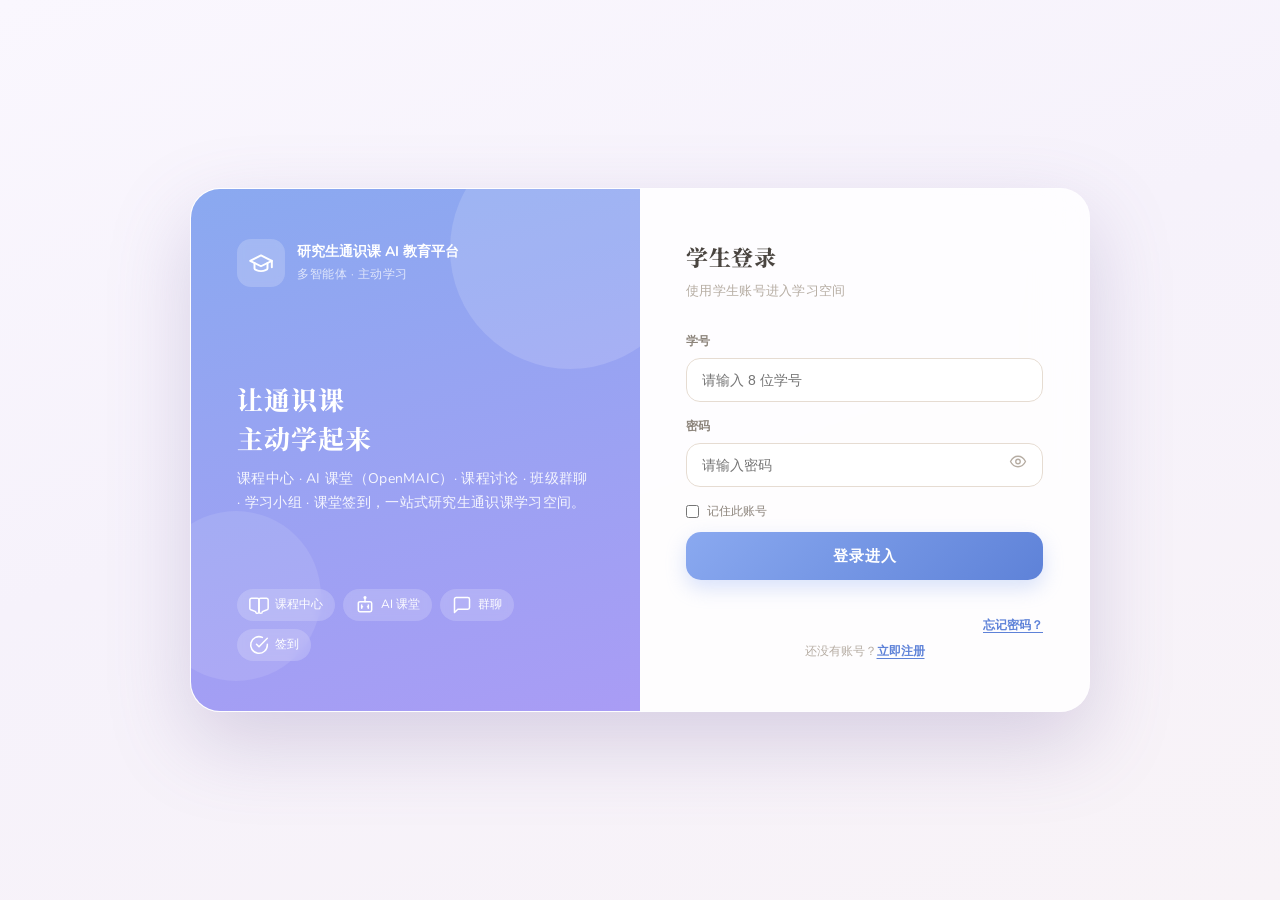
==== index.html @ 5f9f02fe "学生端优化：内联图标、真实数据、自助注册、8位学号、头像上传、资料编辑、忘记密码" ====
<!DOCTYPE html>
<html lang="zh-CN">
<head>
<meta charset="UTF-8" />
<meta name="viewport" content="width=device-width, initial-scale=1.0" />
<title>研究生通识课 AI 教育平台 · 学生端</title>
<link rel="preconnect" href="https://fonts.googleapis.com" />
<link rel="preconnect" href="https://fonts.gstatic.com" crossorigin />
<link href="https://fonts.googleapis.com/css2?family=Noto+Serif+SC:wght@600;700;800&family=Nunito:wght@600;700;800&display=swap" rel="stylesheet" />
<link rel="stylesheet" href="styles.css" />
</head>
<body>

<!-- ============ 登录（仅学生） ============ -->
<div id="login" class="login-wrap">
  <div class="login-card">
    <div class="login-left">
      <div class="brand">
        <div class="b-mark" data-icon="graduation-cap"></div>
        <div>
          <b>研究生通识课 AI 教育平台</b>
          <div class="b-sub">多智能体 · 主动学习</div>
        </div>
      </div>
      <h1 style="font-size:26px;margin:18px 0 10px">让通识课<br>主动学起来</h1>
      <p style="opacity:.9;font-size:14px;line-height:1.7">
        课程中心 · AI 课堂（OpenMAIC）· 课程讨论 · 班级群聊 · 学习小组 · 课堂签到，一站式研究生通识课学习空间。
      </p>
      <div class="b-tags">
        <span><span class="ic" data-icon="book-open"></span> 课程中心</span><span><span class="ic" data-icon="bot"></span> AI 课堂</span><span><span class="ic" data-icon="message"></span> 群聊</span><span><span class="ic" data-icon="check-circle"></span> 签到</span>
      </div>
    </div>
    <div class="login-right">
      <h2 style="margin-bottom:6px">学生登录</h2>
      <p class="h-sub" style="margin-bottom:18px">使用学生账号进入学习空间</p>
      <div id="loginForm">
        <div class="field"><label>学号</label><input id="li-user" placeholder="请输入 8 位学号" inputmode="numeric" maxlength="8" /></div>
        <div class="field">
          <label>密码</label>
          <div class="field-in">
            <input id="li-pass" type="password" placeholder="请输入密码" />
            <span class="eye" id="eyeBtn" data-icon="eye" onclick="togglePwd()"></span>
          </div>
        </div>
        <label class="remember"><input type="checkbox" id="li-remember" /> 记住此账号</label>
        <button class="btn" style="width:100%;margin-top:6px" onclick="doLogin()">登录进入</button>
        <p id="li-err" class="muted" style="color:var(--danger);min-height:18px;font-size:12px;margin-top:8px"></p>
        <p class="muted" style="font-size:12px;margin-top:10px;text-align:right">
          <span class="link" onclick="showForgot()">忘记密码？</span>
        </p>
        <p class="muted" style="font-size:12px;margin-top:6px;text-align:center">
          还没有账号？<span class="link" onclick="showRegister()">立即注册</span>
        </p>
      </div>

      <div id="forgotForm" style="display:none">
        <div class="field"><label>学号</label><input id="fg-user" placeholder="请输入 8 位学号" inputmode="numeric" maxlength="8" /></div>
        <div class="field">
          <label>设置新密码</label>
          <div class="field-in">
            <input id="fg-pass" type="password" placeholder="至少 6 位" />
            <span class="eye" id="eyeBtn4" data-icon="eye" onclick="togglePwdFg()"></span>
          </div>
        </div>
        <div class="field">
          <label>确认新密码</label>
          <div class="field-in">
            <input id="fg-pass2" type="password" placeholder="再次输入密码" />
            <span class="eye" id="eyeBtn5" data-icon="eye" onclick="togglePwdFg2()"></span>
          </div>
        </div>
        <button class="btn" style="width:100%;margin-top:6px" onclick="doForgot()">重置密码</button>
        <p id="fg-msg" class="muted" style="color:var(--danger);min-height:18px;font-size:12px;margin-top:8px"></p>
        <button class="btn ghost" style="width:100%;margin-top:6px" onclick="showLogin()">返回登录</button>
      </div>

      <div id="regForm" style="display:none">
        <div class="field"><label>学号</label><input id="reg-user" placeholder="请输入 8 位学号" inputmode="numeric" maxlength="8" /></div>
        <div class="field">
          <label>设置密码</label>
          <div class="field-in">
            <input id="reg-pass" type="password" placeholder="至少 6 位" />
            <span class="eye" id="eyeBtn2" data-icon="eye" onclick="togglePwdReg()"></span>
          </div>
        </div>
        <div class="field">
          <label>确认密码</label>
          <div class="field-in">
            <input id="reg-pass2" type="password" placeholder="再次输入密码" />
            <span class="eye" id="eyeBtn3" data-icon="eye" onclick="togglePwdReg2()"></span>
          </div>
        </div>
        <button class="btn" style="width:100%;margin-top:6px" onclick="doRegister()">注册</button>
        <p id="reg-msg" class="muted" style="color:var(--danger);min-height:18px;font-size:12px;margin-top:8px"></p>
        <button class="btn ghost" style="width:100%;margin-top:6px" onclick="showLogin()">返回登录</button>
      </div>
    </div>
  </div>
</div>

<!-- ============ 主应用 ============ -->
<div id="app" class="app" style="display:none">
  <aside class="sidebar">
    <div class="logo">
      <div class="mark" data-icon="graduation-cap"></div>
      <div><b>通识课 AI 平台</b><div class="sub">学生端</div></div>
    </div>
    <nav class="nav" id="nav"></nav>
    <div class="nav-card">
      <b>AI 课堂</b>
      <div style="font-size:12px;color:var(--text-2);margin-top:4px">接入 OpenMAIC 多智能体</div>
      <button class="btn ai" style="width:100%;margin-top:10px;padding:8px" onclick="navigate('aichat')">进入对话</button>
    </div>
  </aside>

  <main class="main">
    <div class="topbar">
      <div class="search"><span class="ic" data-icon="search"></span><input id="topSearch" placeholder="搜索课程、资料、讨论…" /></div>
      <div class="top-actions">
        <div class="bell" id="bellBtn"><span class="ic" data-icon="bell"></span><span class="dot"></span>
          <div class="notify" id="notifyPanel"></div>
        </div>
        <div class="avatar-wrap">
          <div class="avatar" id="topAvatar" style="cursor:pointer" onclick="toggleAvatarMenu()" title="账号"></div>
          <div class="avatar-menu" id="avatarMenu">
            <div class="who" id="menuWho"></div>
            <div class="menu-item" onclick="openProfile()"><span class="ic" data-icon="user"></span> 账号管理</div>
            <div class="menu-item" onclick="logout()"><span class="ic" data-icon="log-out"></span> 退出登录</div>
          </div>
        </div>
      </div>
    </div>
    <div class="content" id="view"></div>
  </main>
</div>

<!-- ============ 账号管理弹窗 ============ -->
<div class="modal-mask" id="profileMask" style="display:none">
  <div class="modal">
    <div class="modal-head">
      <b>账号管理</b>
      <span class="modal-close" onclick="closeProfile()" title="关闭">✕</span>
    </div>
    <div class="tabs" id="profileTabs">
      <div class="tab cur" data-tab="info">基本资料</div>
      <div class="tab" data-tab="nick">修改昵称</div>
      <div class="tab" data-tab="avatar">修改头像</div>
      <div class="tab" data-tab="pwd">修改密码</div>
    </div>
    <div class="tab-body" id="profileBody"></div>
  </div>
</div>

<script src="data.js"></script>
<script src="icons.js"></script>
<script src="app.js"></script>
</body>
</html>
---- styles.css ----
/* =========================================================
   研究生通识课 AI 教育平台 · 学生端  —  唯美·氛围版主题
   配色：晨雾渐变 + 雾蓝紫 × 暖桃；毛玻璃卡片 + 漂浮光晕
   ========================================================= */

:root{
  --bg:#F7F4FB;
  --bg-2:#EFEAF6;
  --surface:#FFFFFF;
  --surface-2:#FBF9FE;
  --glass:rgba(255,255,255,.62);
  --glass-border:rgba(255,255,255,.7);

  --primary:#8AA9F0;
  --primary-soft:#EAF0FC;
  --primary-deep:#5E82D8;

  --accent:#FFB49E;
  --accent-soft:#FFEDE7;

  --ai:#A99CF5;
  --ai-soft:#F1ECFD;

  --text:#4A4540;
  --text-2:#8C847B;
  --text-3:#B6ADA3;

  --border:#EFE7DF;
  --border-2:#E6DCD2;

  --success:#62CBA0;
  --warning:#F5C26B;
  --danger:#F2A0A0;

  --radius:20px;
  --radius-sm:13px;

  --shadow:0 10px 30px rgba(150,130,180,.14);
  --shadow-sm:0 3px 12px rgba(150,130,180,.10);
  --shadow-glow:0 14px 40px rgba(138,169,240,.28);

  --font-sans:"Nunito","PingFang SC","Microsoft YaHei","Segoe UI",sans-serif;
  --font-serif:"Noto Serif SC","Songti SC","STSong",serif;
}

*{box-sizing:border-box;margin:0;padding:0}
html,body{height:100%}

body{
  font-family:var(--font-sans);
  background:var(--bg);
  color:var(--text);
  font-size:14px;
  line-height:1.65;
  position:relative;
  overflow-x:hidden;
  -webkit-font-smoothing:antialiased;
}
/* —— 收敛装饰：仅保留一层柔和底色，去掉光晕与漂浮动画 —— */
body::before{
  content:"";position:fixed;inset:0;z-index:-2;
  background:linear-gradient(160deg,#FAF7FE 0%, #F6F2FB 45%, #F8F3F7 100%);
}
body::after{display:none}

::-webkit-scrollbar{width:9px;height:9px}
::-webkit-scrollbar-thumb{background:#DCD2E8;border-radius:8px;border:2px solid transparent;background-clip:padding-box}
::-webkit-scrollbar-thumb:hover{background:#C9BBE0;background-clip:padding-box}

button{font-family:inherit;cursor:pointer;border:none;outline:none}
a{color:inherit;text-decoration:none}

/* ===================== 布局 ===================== */
#app{display:flex;min-height:100vh}

.sidebar{
  width:240px;background:var(--glass);
  backdrop-filter:blur(18px);-webkit-backdrop-filter:blur(18px);
  border-right:1px solid var(--glass-border);
  padding:22px 16px;display:flex;flex-direction:column;
  position:fixed;height:100vh;left:0;top:0;z-index:20;
  box-shadow:6px 0 30px rgba(150,130,180,.06);
}
.logo{display:flex;align-items:center;gap:11px;padding:6px 10px 20px}
.logo .mark{
  width:40px;height:40px;border-radius:13px;
  background:linear-gradient(135deg,var(--primary),var(--ai));color:#fff;
  display:flex;align-items:center;justify-content:center;font-size:19px;
  box-shadow:0 6px 16px rgba(138,169,240,.4);
}
.logo .name{font-size:15px;font-weight:800;letter-spacing:.3px}
.logo .sub{font-size:11px;color:var(--text-3);letter-spacing:1px}
.role-tag{display:inline-block;margin-top:5px;font-size:11px;font-weight:700;padding:2px 11px;border-radius:20px;letter-spacing:.5px}
.role-tag.student{background:var(--primary-soft);color:var(--primary-deep)}
.role-tag.teacher{background:var(--ai-soft);color:#6B5BD8}
.role-tag.admin{background:#FDE7E7;color:#C75B5B}

.nav{display:flex;flex-direction:column;gap:5px;margin-top:8px}
.nav-item{display:flex;align-items:center;gap:12px;padding:12px 14px;border-radius:15px;color:var(--text-2);font-weight:600;transition:.2s;position:relative}
.nav-item .ic{font-size:17px;width:22px;text-align:center}
.nav-item:hover{background:var(--surface-2);color:var(--text);transform:translateX(2px)}
.nav-item.active{background:linear-gradient(120deg,var(--primary-soft),var(--ai-soft));color:var(--primary-deep);font-weight:800}
.nav-item.active::before{content:"";position:absolute;left:-16px;top:50%;transform:translateY(-50%);width:4px;height:22px;border-radius:0 4px 4px 0;background:linear-gradient(var(--primary),var(--ai))}
.nav-item .badge{margin-left:auto;background:linear-gradient(135deg,var(--accent),#FF9E7A);color:#fff;font-size:11px;padding:1px 8px;border-radius:20px;box-shadow:0 3px 8px rgba(255,158,122,.4)}
.nav-spacer{margin-top:auto}
.nav-card{
  background:linear-gradient(135deg,var(--ai-soft),var(--accent-soft));
  border:1px solid rgba(255,255,255,.6);border-radius:18px;
  padding:16px;font-size:12px;color:var(--text-2);
  box-shadow:var(--shadow-sm);
}
.nav-card b{display:block;color:var(--text);font-size:13px;margin-bottom:5px;font-weight:800}

.main{margin-left:240px;flex:1;display:flex;flex-direction:column;min-width:0}
.topbar{
  height:66px;background:var(--glass);
  backdrop-filter:blur(18px);-webkit-backdrop-filter:blur(18px);
  border-bottom:1px solid var(--glass-border);
  display:flex;align-items:center;gap:16px;padding:0 28px;
  position:sticky;top:0;z-index:15;
}
.search{flex:1;max-width:440px;display:flex;align-items:center;gap:9px;background:rgba(255,255,255,.7);border:1px solid var(--border);border-radius:15px;padding:10px 15px;color:var(--text-3);transition:.2s}
.search:focus-within{border-color:var(--primary);box-shadow:0 0 0 4px rgba(138,169,240,.14)}
.search input{border:none;background:transparent;outline:none;flex:1;font-size:13px;color:var(--text)}
.top-actions{margin-left:auto;display:flex;align-items:center;gap:18px}
.bell{position:relative;font-size:19px;cursor:pointer;transition:.2s}
.bell:hover{transform:scale(1.1)}
.bell .dot{position:absolute;top:-2px;right:-2px;width:9px;height:9px;background:var(--accent);border-radius:50%;border:2px solid #fff;box-shadow:0 0 0 2px rgba(255,180,158,.4)}
.avatar{width:40px;height:40px;border-radius:50%;background:linear-gradient( 135deg,var(--accent),var(--primary));color:#fff;display:flex;align-items:center;justify-content:center;font-weight:800;font-size:12px;letter-spacing:-.5px;cursor:pointer;box-shadow:0 6px 16px rgba(255,180,158,.35);transition:.2s}
.avatar:hover{transform:scale(1.06)}
.content{padding:28px;max-width:1200px;width:100%}

.page{display:none;animation:fadeUp .4s cubic-bezier(.22,1,.36,1)}
.page.active{display:block}
@keyframes fadeUp{from{opacity:0;transform:translateY(14px)}to{opacity:1;transform:none}}

/* ===================== 通用组件 ===================== */
.h-title{font-size:23px;font-weight:800;margin-bottom:5px;letter-spacing:.4px}
.h-sub{color:var(--text-3);font-size:13px;margin-bottom:22px;letter-spacing:.3px}
.row{display:flex;gap:16px;flex-wrap:wrap}
.card{background:var(--surface);border:1px solid var(--border);border-radius:var(--radius);padding:20px;box-shadow:var(--shadow-sm);transition:.25s}
.card.h{box-shadow:var(--shadow)}
.card:hover{box-shadow:var(--shadow);border-color:var(--primary)}

.btn{background:linear-gradient(135deg,var(--primary),var(--primary-deep));color:#fff;padding:11px 20px;border-radius:15px;font-weight:700;font-size:13px;transition:.2s;box-shadow:0 8px 20px rgba(138,169,240,.32)}
.btn:hover{filter:brightness(1.05);transform:translateY(-2px);box-shadow:0 12px 26px rgba(138,169,240,.4)}
.btn:active{transform:translateY(0)}
.btn.ai{background:linear-gradient(135deg,var(--ai),#8975EE)}
.btn.ai:hover{filter:brightness(1.05);box-shadow:0 12px 26px rgba(169,156,245,.4)}
.btn.ghost{background:var(--surface);color:var(--text);border:1px solid var(--border-2);box-shadow:none}
.btn.ghost:hover{background:var(--surface-2);transform:none;box-shadow:var(--shadow-sm)}
.link{color:var(--primary-deep);cursor:pointer;font-weight:700;text-decoration:underline;text-underline-offset:3px}
.link:hover{color:var(--primary)}
.btn.sm{padding:8px 14px;font-size:12px;border-radius:12px}

.tag{display:inline-block;padding:3px 11px;border-radius:20px;font-size:11px;font-weight:700;letter-spacing:.3px}
.tag.blue{background:var(--primary-soft);color:var(--primary-deep)}
.tag.ai{background:var(--ai-soft);color:#6B5BD8}
.tag.warm{background:var(--accent-soft);color:#E0764E}
.tag.green{background:#E7F7EF;color:#2E9E6B}
.tag.gray{background:var(--bg-2);color:var(--text-2)}
.tag.red{background:#FDE7E7;color:#C75B5B}

.muted{color:var(--text-3)}
.pill{display:flex;align-items:center;gap:10px}
.progress{height:9px;background:var(--bg-2);border-radius:20px;overflow:hidden}
.progress>span{display:block;height:100%;background:linear-gradient(90deg,var(--primary),var(--ai));border-radius:20px}

/* ===================== 登录（唯美） ===================== */
.login-wrap{height:100vh;display:flex;align-items:center;justify-content:center;background:transparent;position:relative;overflow:hidden}
.login-wrap::before{display:none}
.login-wrap::after{display:none}

.login-card{
  width:900px;max-width:94vw;background:var(--glass);
  backdrop-filter:blur(26px);-webkit-backdrop-filter:blur(26px);
  border:1px solid var(--glass-border);
  border-radius:30px;overflow:hidden;display:flex;
  box-shadow:0 30px 80px rgba(120,100,160,.25);
  position:relative;z-index:2;
}
.login-left{
  flex:1;background:linear-gradient(165deg,var(--primary) 0%, var(--ai) 100%);
  color:#fff;padding:50px 46px;display:flex;flex-direction:column;justify-content:space-between;
  position:relative;overflow:hidden;
}
.login-left::before{content:"";position:absolute;width:240px;height:240px;border-radius:50%;background:rgba(255,255,255,.14);top:-60px;right:-50px}
.login-left::after{content:"";position:absolute;width:170px;height:170px;border-radius:50%;background:rgba(255,255,255,.10);bottom:30px;left:-40px}
.login-left h1,.login-left h2{position:relative;z-index:1}
.login-left p{position:relative;z-index:1}
.brand{display:flex;align-items:center;gap:13px;margin-bottom:auto;position:relative;z-index:1}
.b-mark{width:52px;height:52px;border-radius:16px;background:rgba(255,255,255,.22);display:flex;align-items:center;justify-content:center;font-size:26px;backdrop-filter:blur(4px)}
.b-sub{font-size:12px;color:rgba(255,255,255,.85);margin-top:3px;letter-spacing:.5px}
.login-left h1{font-family:var(--font-serif);font-size:30px;font-weight:800;line-height:1.5;letter-spacing:1px}
.login-left p{opacity:.92;font-size:14px;line-height:1.8;letter-spacing:.3px}
.b-tags{display:flex;flex-wrap:wrap;gap:9px;margin-top:auto;position:relative;z-index:1}
.b-tags > span{background:rgba(255,255,255,.2);padding:7px 14px;border-radius:999px;font-size:12px;backdrop-filter:blur(4px);display:inline-flex;align-items:center;gap:6px}

.login-right{flex:1;padding:50px 46px;display:flex;flex-direction:column;justify-content:center;background:rgba(255,255,255,.5)}
.login-right h2{font-family:var(--font-serif);font-size:24px;font-weight:800;margin-bottom:6px;letter-spacing:.5px}
.role-tabs{display:flex;gap:8px;background:var(--bg-2);padding:5px;border-radius:15px;margin-bottom:20px}
.role-tabs button{flex:1;padding:10px;border-radius:11px;background:transparent;color:var(--text-2);font-weight:700;font-size:13px;transition:.2s}
.role-tabs button.active{background:var(--surface);color:var(--primary-deep);box-shadow:var(--shadow-sm)}
.field{margin-bottom:15px;position:relative}
.field label{display:block;font-size:12px;color:var(--text-2);margin-bottom:7px;font-weight:700;letter-spacing:.3px}
.field input{width:100%;padding:13px 15px;border:1px solid var(--border-2);border-radius:14px;font-size:14px;background:rgba(255,255,255,.8);outline:none;transition:.2s}
.field input:focus{border-color:var(--primary);box-shadow:0 0 0 4px rgba(138,169,240,.14);background:#fff}
.login-right .btn{width:100%;padding:14px;margin-top:8px;font-size:15px;letter-spacing:1px}

/* ===================== 首页（学生） ===================== */
.stat-grid{display:grid;grid-template-columns:repeat(4,1fr);gap:16px;margin-bottom:24px}
.stat{background:var(--surface);border:1px solid var(--border);border-radius:var(--radius);padding:20px;box-shadow:var(--shadow-sm);position:relative;overflow:hidden;transition:.25s}
.stat::after{content:"";position:absolute;right:-20px;top:-20px;width:90px;height:90px;border-radius:50%;background:linear-gradient(135deg,var(--primary-soft),var(--ai-soft));opacity:.5}
.stat:hover{box-shadow:var(--shadow);border-color:var(--primary)}
.stat .ic{width:46px;height:46px;border-radius:14px;display:flex;align-items:center;justify-content:center;font-size:21px;margin-bottom:12px;position:relative;z-index:1;box-shadow:var(--shadow-sm)}
.stat .num{font-size:26px;font-weight:800;position:relative;z-index:1;font-family:var(--font-serif);letter-spacing:.5px}
.stat .lbl{color:var(--text-3);font-size:12px;position:relative;z-index:1}

.course-grid{display:grid;grid-template-columns:repeat(auto-fill,minmax(248px,1fr));gap:18px;margin-top:14px}
.course-card{border-radius:var(--radius);overflow:hidden;background:var(--surface);border:1px solid var(--border);box-shadow:var(--shadow-sm);transition:.25s;cursor:pointer;position:relative}
.course-card:hover{box-shadow:var(--shadow);border-color:var(--primary)}
.course-cover{height:128px;display:flex;align-items:center;justify-content:center;font-size:52px;color:#fff;position:relative;overflow:hidden}
.course-cover::after{content:"";position:absolute;inset:0;background:linear-gradient(160deg,rgba(255,255,255,.18),transparent 50%)}
.course-body{padding:16px}
.course-body h4{font-size:15px;margin-bottom:5px;font-weight:800}
.course-meta{font-size:12px;color:var(--text-3);margin-bottom:12px}
.course-card .progress{margin-top:4px}

.ai-banner{
  background:linear-gradient(120deg,var(--ai-soft),var(--accent-soft));
  border:1px solid rgba(255,255,255,.6);
  border-radius:var(--radius);padding:22px 26px;display:flex;align-items:center;gap:20px;margin-bottom:24px;
  box-shadow:var(--shadow-sm);position:relative;overflow:hidden;
}
.ai-banner::before{content:"";position:absolute;right:-30px;top:-30px;width:140px;height:140px;border-radius:50%;background:radial-gradient(circle,rgba(255,255,255,.5),transparent 70%)}
.ai-banner .emoji{font-size:46px;filter:drop-shadow(0 6px 12px rgba(169,156,245,.4))}
.ai-banner h3{font-size:18px;margin-bottom:4px;font-weight:800;font-family:var(--font-serif);letter-spacing:.5px}
.ai-banner p{font-size:13px;color:var(--text-2)}

/* ===================== 课程中心 ===================== */
.filter{display:flex;gap:9px;margin-bottom:20px;flex-wrap:wrap}
.filter button{padding:9px 18px;border-radius:13px;background:var(--surface);border:1px solid var(--border-2);color:var(--text-2);font-weight:700;font-size:13px;transition:.2s;box-shadow:var(--shadow-sm)}
.filter button:hover{transform:translateY(-2px)}
.filter button.active{background:linear-gradient(120deg,var(--primary-soft),var(--ai-soft));color:var(--primary-deep);border-color:transparent}

/* ===================== 学习页 ===================== */
.learn{display:grid;grid-template-columns:240px 1fr 270px;gap:18px;align-items:start}
.chapter{font-size:13px;background:var(--surface);border:1px solid var(--border);border-radius:var(--radius);padding:16px;box-shadow:var(--shadow-sm)}
.chapter .ch{font-weight:800;margin:12px 0 7px;color:var(--text);font-family:var(--font-serif);letter-spacing:.5px}
.chapter .item{display:flex;align-items:center;gap:9px;padding:9px 11px;border-radius:11px;color:var(--text-2);cursor:pointer;transition:.18s}
.chapter .item:hover{background:var(--surface-2)}
.chapter .item.active{background:linear-gradient(120deg,var(--primary-soft),var(--ai-soft));color:var(--primary-deep);font-weight:700}
.video{background:linear-gradient(160deg,#3A3550,#574E7A);border-radius:var(--radius);height:384px;display:flex;align-items:center;justify-content:center;color:#fff;font-size:15px;position:relative;overflow:hidden;box-shadow:var(--shadow)}
.video::before{content:"";position:absolute;inset:0;background:radial-gradient(circle at 30% 20%,rgba(169,156,245,.4),transparent 55%)}
.video .play{width:68px;height:68px;border-radius:50%;background:rgba(255,255,255,.2);display:flex;align-items:center;justify-content:center;font-size:28px;backdrop-filter:blur(4px);transition:.2s;z-index:1}
.video:hover .play{transform:scale(1.1);background:rgba(255,255,255,.28)}
.side-block{margin-bottom:16px}
.note{border:1px dashed var(--border-2);border-radius:13px;padding:12px;font-size:13px;color:var(--text-2);width:100%;outline:none;resize:none;background:var(--surface);font-family:inherit;transition:.2s}
.note:focus{border-color:var(--primary);box-shadow:0 0 0 4px rgba(138,169,240,.12)}

/* ===================== AI 课堂 ===================== */
.ai-agent{display:grid;grid-template-columns:repeat(3,1fr);gap:16px;margin-bottom:20px}
.agent{border-radius:var(--radius);padding:18px;border:1px solid var(--border);position:relative;overflow:hidden;transition:.25s}
.agent:hover{box-shadow:var(--shadow);border-color:var(--ai)}
.agent.teacher{background:linear-gradient(160deg,#EAF1FB,#F6F9FE)}
.agent.tutor{background:linear-gradient(160deg,#F0ECFF,#F8F6FF)}
.agent.mate{background:linear-gradient(160deg,#FFEDE5,#FFF6F1)}
.agent .face{font-size:32px;filter:drop-shadow(0 4px 8px rgba(0,0,0,.08))}
.agent .role{font-size:11px;font-weight:800;padding:2px 9px;border-radius:10px;display:inline-block;margin:7px 0;background:rgba(255,255,255,.6)}
.agent h4{font-size:14px;font-weight:800}
.agent p{font-size:12px;color:var(--text-2);margin-top:5px}

.chat-box{background:var(--surface);border:1px solid var(--border);border-radius:var(--radius);height:360px;display:flex;flex-direction:column;box-shadow:var(--shadow-sm);overflow:hidden}
.chat-head{padding:15px 18px;border-bottom:1px solid var(--border);font-weight:800;display:flex;align-items:center;gap:9px;background:linear-gradient(120deg,var(--ai-soft),var(--accent-soft));font-family:var(--font-serif)}
.chat-msgs{flex:1;overflow:auto;padding:18px;display:flex;flex-direction:column;gap:13px;background:var(--surface-2)}
.msg{max-width:78%;padding:12px 15px;border-radius:16px;font-size:13px;line-height:1.6;animation:fadeUp .3s ease}
.msg.ai{background:var(--ai-soft);align-self:flex-start;border-bottom-left-radius:5px}
.msg.me{background:linear-gradient(135deg,var(--primary),var(--primary-deep));color:#fff;align-self:flex-end;border-bottom-right-radius:5px;box-shadow:0 6px 16px rgba(138,169,240,.3)}
.msg .quote{font-size:11px;color:var(--primary-deep);background:#fff;border-radius:9px;padding:5px 9px;margin-bottom:7px;display:inline-block}
.chat-input{display:flex;gap:11px;padding:13px 16px;border-top:1px solid var(--border);background:var(--surface)}
.chat-input input{flex:1;border:1px solid var(--border-2);border-radius:13px;padding:11px 15px;outline:none;font-size:13px;background:var(--surface-2);transition:.2s}
.chat-input input:focus{border-color:var(--ai);box-shadow:0 0 0 4px rgba(169,156,245,.14);background:#fff}

/* ===================== 作业 / 讨论 ===================== */
.list-item{display:flex;align-items:center;gap:15px;padding:16px 18px;border-bottom:1px solid var(--border);transition:.18s}
.list-item:hover{background:var(--surface-2)}
.list-item:last-child{border-bottom:none}
.li-ic{width:46px;height:46px;border-radius:14px;background:linear-gradient(135deg,var(--primary-soft),var(--ai-soft));display:flex;align-items:center;justify-content:center;font-size:21px;flex-shrink:0}
.li-body{flex:1;min-width:0}
.li-body h4{font-size:14px;font-weight:700}
.li-body p{font-size:12px;color:var(--text-3)}

/* ===================== 社群 ===================== */
.social{display:grid;grid-template-columns:270px 1fr;gap:18px;align-items:start}
.group-list .g{display:flex;align-items:center;gap:12px;padding:12px 13px;border-radius:14px;cursor:pointer;transition:.18s}
.group-list .g:hover{background:var(--surface-2);transform:translateX(2px)}
.group-list .g.active{background:linear-gradient(120deg,var(--primary-soft),var(--ai-soft));box-shadow:var(--shadow-sm)}
.g-ava{width:42px;height:42px;border-radius:13px;display:flex;align-items:center;justify-content:center;font-size:19px;background:linear-gradient(135deg,var(--primary),var(--ai));color:#fff;flex-shrink:0;box-shadow:0 6px 14px rgba(138,169,240,.3)}
.g-ava.warm{background:linear-gradient(135deg,var(--accent),#FFC59E);box-shadow:0 6px 14px rgba(255,180,158,.3)}
.chat-panel{height:540px;display:flex;flex-direction:column;background:var(--surface);border:1px solid var(--border);border-radius:var(--radius);box-shadow:var(--shadow-sm);overflow:hidden}
.chat-panel .chat-head{background:linear-gradient(120deg,var(--primary-soft),var(--ai-soft))}
.chat-panel .chat-msgs{flex:1}
.sys-msg{align-self:center;background:var(--bg-2);color:var(--text-3);font-size:12px;padding:5px 14px;border-radius:20px;animation:fadeUp .3s ease}

/* 学习页 Tab */
.learn-tabs{display:flex;gap:9px;margin-top:18px}
.learn-tabs button{padding:10px 18px;border-radius:13px;background:var(--surface);border:1px solid var(--border);color:var(--text-2);font-weight:700;font-size:13px;cursor:pointer;transition:.2s;box-shadow:var(--shadow-sm)}
.learn-tabs button:hover{transform:translateY(-2px)}
.learn-tabs button.active{background:linear-gradient(120deg,var(--primary-soft),var(--ai-soft));color:var(--primary-deep);border-color:transparent}

/* 聊天附件 */
.file-msg{align-self:flex-start;max-width:78%;margin:2px 0 9px}
.file-box{background:#fff;border:1px solid var(--border);border-radius:13px;padding:11px 15px;font-size:13px;display:flex;align-items:center;gap:9px;box-shadow:var(--shadow-sm)}
.img-msg{align-self:flex-start;max-width:78%;margin:2px 0 9px}
.chat-input button.ghost{background:transparent;border:1px solid var(--border);padding:8px 11px;border-radius:11px;transition:.2s}
.chat-input button.ghost:hover{background:var(--surface-2)}

/* ===================== 看板 ===================== */
.chart-card{background:var(--surface);border:1px solid var(--border);border-radius:var(--radius);padding:22px;box-shadow:var(--shadow-sm);transition:.25s}
.chart-card:hover{box-shadow:var(--shadow-glow)}
.bars{display:flex;align-items:flex-end;gap:16px;height:190px;padding-top:12px}
.bar{flex:1;display:flex;flex-direction:column;align-items:center;gap:7px}
.bar .col{width:62%;border-radius:11px 11px 0 0;background:linear-gradient(180deg,var(--primary),var(--ai));box-shadow:0 6px 14px rgba(138,169,240,.25);transition:.3s}
.bar:hover .col{filter:brightness(1.08)}
.bar .lab{font-size:11px;color:var(--text-3)}
.donut{width:128px;height:128px;border-radius:50%;background:conic-gradient(var(--success) 0 72%,var(--bg-2) 72% 100%);display:flex;align-items:center;justify-content:center;position:relative;box-shadow:var(--shadow-sm)}
.donut::after{content:"";position:absolute;width:84px;height:84px;border-radius:50%;background:var(--surface)}
.donut span{position:relative;z-index:1;font-weight:800;font-size:21px;font-family:var(--font-serif)}
.hbar{display:flex;align-items:center;gap:11px;margin-bottom:12px;font-size:13px}
.hbar .lab{width:100px;color:var(--text-2);flex-shrink:0;overflow:hidden;white-space:nowrap;text-overflow:ellipsis}
.hbar .track{flex:1;height:11px;background:var(--bg-2);border-radius:20px;overflow:hidden}
.hbar .track>span{display:block;height:100%;background:linear-gradient(90deg,var(--primary),var(--ai));border-radius:20px;transition:.4s}
.hbar .val{width:56px;text-align:right;color:var(--text-3);font-size:12px;flex-shrink:0}

/* ===================== 表格 ===================== */
table{width:100%;border-collapse:collapse;font-size:13px}
th,td{text-align:left;padding:13px 15px;border-bottom:1px solid var(--border)}
th{color:var(--text-3);font-weight:800;font-size:12px;letter-spacing:.3px}
td{color:var(--text)}
tbody tr{transition:.18s}
tbody tr:hover{background:var(--surface-2)}

/* ===================== 弹窗 ===================== */
.modal-mask{position:fixed;inset:0;background:rgba(74,69,64,.35);backdrop-filter:blur(4px);-webkit-backdrop-filter:blur(4px);display:none;align-items:center;justify-content:center;z-index:50}
.modal-mask.show{display:flex}
.modal{width:470px;max-width:92vw;background:var(--glass);backdrop-filter:blur(22px);-webkit-backdrop-filter:blur(22px);border:1px solid var(--glass-border);border-radius:24px;padding:28px;box-shadow:0 30px 80px rgba(74,69,64,.3);animation:fadeUp .25s ease}
.modal h3{font-size:19px;margin-bottom:18px;font-family:var(--font-serif);font-weight:800;letter-spacing:.5px}
.seg{display:flex;gap:9px;margin:8px 0 18px}
.seg button{flex:1;padding:11px;border-radius:13px;background:var(--bg-2);border:1px solid var(--border);color:var(--text-2);font-weight:700;font-size:13px;transition:.2s}
.seg button.active{background:linear-gradient(120deg,var(--ai-soft),var(--accent-soft));color:#6B5BD8;border-color:transparent}
.modal .actions{display:flex;gap:11px;justify-content:flex-end;margin-top:10px}

/* ===================== 头像菜单 / 切换角色 ===================== */
.avatar-wrap{position:relative}
.avatar-menu{position:absolute;right:0;top:48px;width:220px;background:var(--glass);backdrop-filter:blur(20px);-webkit-backdrop-filter:blur(20px);border:1px solid var(--glass-border);border-radius:18px;padding:9px;box-shadow:var(--shadow);display:none;z-index:30}
.avatar-menu.show{display:block;animation:fadeUp .2s ease}
.avatar-menu .who{padding:9px 11px;font-size:12px;color:var(--text-2);border-bottom:1px solid var(--border);margin-bottom:7px}
.avatar-menu .who b{color:var(--text);font-size:14px}
.menu-item{display:flex;align-items:center;gap:11px;padding:11px;border-radius:12px;font-size:13px;color:var(--text-2);cursor:pointer;transition:.18s}
.menu-item:hover{background:var(--surface-2);color:var(--text)}
.menu-item.cur{color:var(--primary-deep);font-weight:800}
.menu-item .ck{margin-left:auto;color:var(--success);display:none}
.menu-item.cur .ck{display:inline}

/* ===================== 账号管理弹窗 ===================== */
.modal-mask{position:fixed;inset:0;background:rgba(40,34,60,.32);backdrop-filter:blur(4px);-webkit-backdrop-filter:blur(4px);display:flex;align-items:center;justify-content:center;z-index:60}
.modal{width:min(440px,92vw);max-height:86vh;overflow:auto;background:var(--surface);border-radius:var(--radius);box-shadow:var(--shadow);padding:20px;border:1px solid var(--border)}
.modal-head{display:flex;align-items:center;justify-content:space-between;font-size:16px;font-weight:800;margin-bottom:14px}
.modal-close{cursor:pointer;color:var(--text-3);font-size:18px;padding:2px 6px;border-radius:8px}
.modal-close:hover{background:var(--surface-2);color:var(--text)}
.tabs{display:flex;gap:6px;background:var(--bg-2);padding:5px;border-radius:14px;margin-bottom:16px}
.tab{flex:1;text-align:center;padding:9px 6px;border-radius:10px;font-size:13px;color:var(--text-2);cursor:pointer;transition:.18s;white-space:nowrap}
.tab:hover{color:var(--text)}
.tab.cur{background:var(--surface);color:var(--primary-deep);font-weight:800;box-shadow:var(--shadow-sm)}
.tab-body{padding:4px 2px}
.avatar.lg{width:56px;height:56px;border-radius:50%;color:#fff;display:flex;align-items:center;justify-content:center;font-weight:800;box-shadow:0 8px 20px rgba(150,130,180,.25)}
.info-list{margin:6px 0 4px;border-top:1px solid var(--border);padding-top:12px}
.info-row{display:flex;align-items:center;justify-content:space-between;padding:11px 2px;border-bottom:1px solid var(--border)}
.info-label{font-size:13px;color:var(--text-2)}
.info-val{font-size:14px;font-weight:600;color:var(--text)}
.swatches{display:flex;gap:12px;flex-wrap:wrap}
.sw{width:34px;height:34px;border-radius:50%;cursor:pointer;border:3px solid transparent;transition:.15s}
.sw:hover{border-color:var(--text-3)}
.sw.sel{border-color:var(--primary-deep)}
.field label{display:block;font-size:12px;color:var(--text-2);margin:12px 0 6px;font-weight:700}

.toolbar{display:flex;align-items:center;gap:10px;margin-bottom:18px;flex-wrap:wrap}
.toolbar .filter{margin-bottom:0}

/* ===================== 签到模块 ===================== */
.signin-task{display:flex;align-items:center;justify-content:space-between;background:var(--surface);border:1px solid var(--border);border-radius:18px;padding:18px 22px;box-shadow:var(--shadow-sm);transition:.25s}
.signin-task:hover{box-shadow:var(--shadow-glow)}
.st-course{font-weight:800;font-size:15px;font-family:var(--font-serif);letter-spacing:.5px}
.signin-grid{display:grid;grid-template-columns:repeat(4,1fr);gap:16px}
.signin-card{background:var(--surface);border:1px solid var(--border);border-radius:20px;padding:24px 16px;text-align:center;cursor:pointer;box-shadow:var(--shadow-sm);transition:.25s;position:relative;overflow:hidden}
.signin-card::before{content:"";position:absolute;inset:0;background:linear-gradient(160deg,var(--primary-soft),var(--ai-soft));opacity:0;transition:.25s}
.signin-card:hover{box-shadow:var(--shadow);border-color:var(--primary)}
.signin-card:hover::before{opacity:.5}
.sc-ic{font-size:36px;margin-bottom:9px;position:relative;z-index:1;filter:drop-shadow(0 4px 8px rgba(138,169,240,.3))}
.signin-card h4{font-size:15px;margin-bottom:5px;position:relative;z-index:1;font-weight:800}
.signin-card p{font-size:12px;color:var(--text-3);position:relative;z-index:1}
.signin-panel{margin-top:20px;background:var(--surface);border:1px solid var(--border);border-radius:18px;padding:22px;box-shadow:var(--shadow-sm)}
.sp-map{height:180px;background:linear-gradient(135deg,#EAF1FB,#F3EEFF);border-radius:14px;position:relative;display:flex;align-items:center;justify-content:center;color:var(--text-2);font-size:13px;overflow:hidden}
.sp-map::after{content:"";position:absolute;inset:0;background:radial-gradient(circle at 50% 45%,rgba(138,169,240,.18),transparent 60%)}
.sp-pin{position:absolute;top:38%}
.sp-info{margin-top:11px;font-size:13px;color:var(--text-2)}
.sp-action{margin-top:15px}
.sp-photo{height:180px;background:linear-gradient(135deg,#EAF1FB,#F3EEFF);border-radius:14px;display:flex;align-items:center;justify-content:center;color:var(--text-2);font-size:14px}
.sp-qr{height:180px;background:#fff;border:2px dashed #cdd8ea;border-radius:14px;display:flex;flex-direction:column;align-items:center;justify-content:center;color:var(--text-2);font-size:14px;text-align:center;gap:7px}
.sp-done{background:linear-gradient(120deg,var(--ai-soft),var(--accent-soft));color:#6B5BD8;font-weight:800;padding:18px;border-radius:14px;text-align:center;box-shadow:var(--shadow-sm)}
.gs-canvas{border:2px dashed #cdd8ea;border-radius:14px;background:#fff;width:100%;max-width:330px;touch-action:none;cursor:crosshair}
.chips{display:flex;gap:9px;flex-wrap:wrap;margin:9px 0 5px}
.chip{font-size:12px;padding:7px 13px;border-radius:999px;background:var(--bg-2);color:var(--text-3);cursor:pointer;border:1px solid transparent;user-select:none;transition:.18s}
.chip:hover{background:var(--surface);color:var(--text-2)}
.chip.on{background:linear-gradient(120deg,var(--primary-soft),var(--ai-soft));color:var(--primary-deep);border-color:transparent;font-weight:700}
.h-title2{font-size:15px;font-weight:800;margin:7px 0;font-family:var(--font-serif)}
.tbl{width:100%;border-collapse:collapse;margin-top:9px;background:var(--surface);border-radius:14px;overflow:hidden;box-shadow:var(--shadow-sm)}
.tbl th,.tbl td{padding:12px 15px;text-align:left;font-size:13px;border-bottom:1px solid #eef1f6}
.tbl th{background:#f6f8fc;color:var(--text-2);font-weight:700}

/* ===================== 学生端补充样式 ===================== */
.login-right h2{font-size:22px}
.brand{display:flex;align-items:center;gap:12px;margin-bottom:auto}
.b-mark{width:48px;height:48px;border-radius:14px;background:rgba(255,255,255,.2);display:flex;align-items:center;justify-content:center;font-size:24px}
.b-sub{font-size:12px;opacity:.85;margin-top:2px}
.b-tags{display:flex;flex-wrap:wrap;gap:8px;margin-top:auto}
.b-tags > span{background:rgba(255,255,255,.18);padding:6px 12px;border-radius:999px;font-size:12px}
.course-grid{display:grid;grid-template-columns:repeat(auto-fill,minmax(248px,1fr));gap:18px;margin-top:14px}
.course-cover{height:128px;background:linear-gradient(135deg,var(--primary-soft),var(--ai-soft));display:flex;align-items:center;justify-content:center;font-size:52px}
.course-body{padding:16px}
.mt{margin-top:26px}
.chat-layout{display:grid;grid-template-columns:300px 1fr;gap:18px;margin-top:14px}
.group-list{display:flex;flex-direction:column;gap:8px}
.chat-main{display:flex;flex-direction:column;min-height:460px}
.chat-msgs{display:flex;flex-direction:column;gap:12px}
.chat-msgs .msg{max-width:72%;padding:10px 14px;border-radius:14px;font-size:14px;line-height:1.5}
.tbl{width:100%;border-collapse:collapse;background:var(--surface);border:1px solid var(--border);border-radius:var(--radius);overflow:hidden;margin-top:12px}
.login-left{display:flex;flex-direction:column}
option{padding:6px}

/* ===================== 响应式 ===================== */
@media(max-width:1024px){
  .stat-grid{grid-template-columns:repeat(2,1fr)}
  .course-grid{grid-template-columns:repeat(2,1fr)}
  .learn,.social{grid-template-columns:1fr}
  .ai-agent{grid-template-columns:1fr}
  .signin-grid{grid-template-columns:repeat(2,1fr)}
}
@media(max-width:680px){
  .sidebar{display:none}
  .main{margin-left:0}
  .stat-grid,.course-grid,.signin-grid{grid-template-columns:1fr}
  .login-card{flex-direction:column}
  .login-left{padding:34px 28px}
}

/* ===================== 新增：图标/表单/通知/面包屑/真实感 ===================== */
.ic{display:inline-flex;align-items:center;justify-content:center;color:inherit}
.ic svg{display:block}
.b-tags > span{display:inline-flex;align-items:center;gap:6px}
.nav-item .ic svg{width:18px;height:18px}
.b-mark svg{width:26px;height:26px}
.logo .mark svg{width:24px;height:24px}
.search .ic svg{width:18px;height:18px}
.bell .ic svg{width:19px;height:19px}
.eye svg{width:18px;height:18px}

.field-in{position:relative}
.field-in input{width:100%;padding-right:44px}
.eye{position:absolute;right:12px;top:50%;transform:translateY(-50%);color:var(--text-3);cursor:pointer;padding:4px}
.eye:hover{color:var(--primary-deep)}
.remember{display:flex;align-items:center;gap:8px;font-size:12px;color:var(--text-2);margin:2px 0 4px;cursor:pointer}
.remember input{accent-color:var(--primary-deep)}

/* 通知下拉 */
.bell{position:relative}
.notify{position:absolute;right:0;top:46px;width:300px;background:var(--surface);border:1px solid var(--border);border-radius:16px;box-shadow:var(--shadow);padding:8px;display:none;z-index:40}
.notify.show{display:block}
.notify .nt-head{font-size:12px;color:var(--text-2);padding:8px 11px;display:flex;justify-content:space-between;align-items:center}
.notify .nt-item{display:flex;gap:11px;padding:11px;border-radius:12px;font-size:13px;color:var(--text);cursor:pointer;transition:.18s}
.notify .nt-item:hover{background:var(--surface-2)}
.notify .nt-ic{width:34px;height:34px;border-radius:11px;background:var(--primary-soft);display:flex;align-items:center;justify-content:center;color:var(--primary-deep);flex-shrink:0}
.notify .nt-body p{font-size:12px;color:var(--text-3);margin-top:2px}
.notify .nt-empty{padding:18px;text-align:center;color:var(--text-3);font-size: 12px}

/* 面包屑 */
.crumb{display:none;align-items:center;gap:6px;font-size:13px;color:var(--text-3);margin:-6px 0 18px;flex-wrap:wrap}
.crumb.show{display:flex}
.crumb .c-item{display:inline-flex;align-items:center;gap:5px;cursor:pointer;color:var(--text-2);transition:.18s}
.crumb .c-item:hover{color:var(--primary-deep)}
.crumb .c-item.cur{color:var(--text);font-weight:700;cursor:default}
.crumb .sep{color:var(--text-3)}

/* 讨论区真实感 */
.chat-msg{display:flex;flex-direction:column;max-width:78%;padding:11px 14px;border-radius:16px;font-size:13px;line-height:1.6;animation:fadeUp .3s ease}
.chat-msg .meta{display:flex;align-items:center;gap:7px;font-size:11px;color:var(--text-3);margin-bottom:5px}
.chat-msg .badge-teacher{background:var(--ai-soft);color:#6B5BD8;font-weight:700;padding:1px 7px;border-radius:20px;font-size:10px}
.chat-msg.ai{background:var(--ai-soft);align-self:flex-start;border-bottom-left-radius:5px}
.chat-msg.me{background:linear-gradient(135deg,var(--primary),var(--primary-deep));color:#fff;align-self:flex-end;border-bottom-right-radius:5px;box-shadow:0 6px 16px rgba(138,169,240,.3)}
.chat-msg.me .meta{color:rgba(255,255,255,.8)}
.chat-msgs .floor{align-self:center;font-size:11px;color:var(--text-3);margin:4px 0}

/* toast */
.toast{position:fixed;left:50%;bottom:34px;transform:translateX(-50%) translateY(20px);background:#4A4540;color:#fff;padding:12px 20px;border-radius:14px;font-size:13px;box-shadow:var(--shadow);opacity:0;transition:.3s;z-index:60;pointer-events:none}
.toast.show{opacity:1;transform:translateX(-50%) translateY(0)}

/* 课程封面：学科色块 + 首字母（替代 emoji） */
.course-cover{font-family:var(--font-serif);font-size:40px;font-weight:800;color:#fff;letter-spacing:1px}
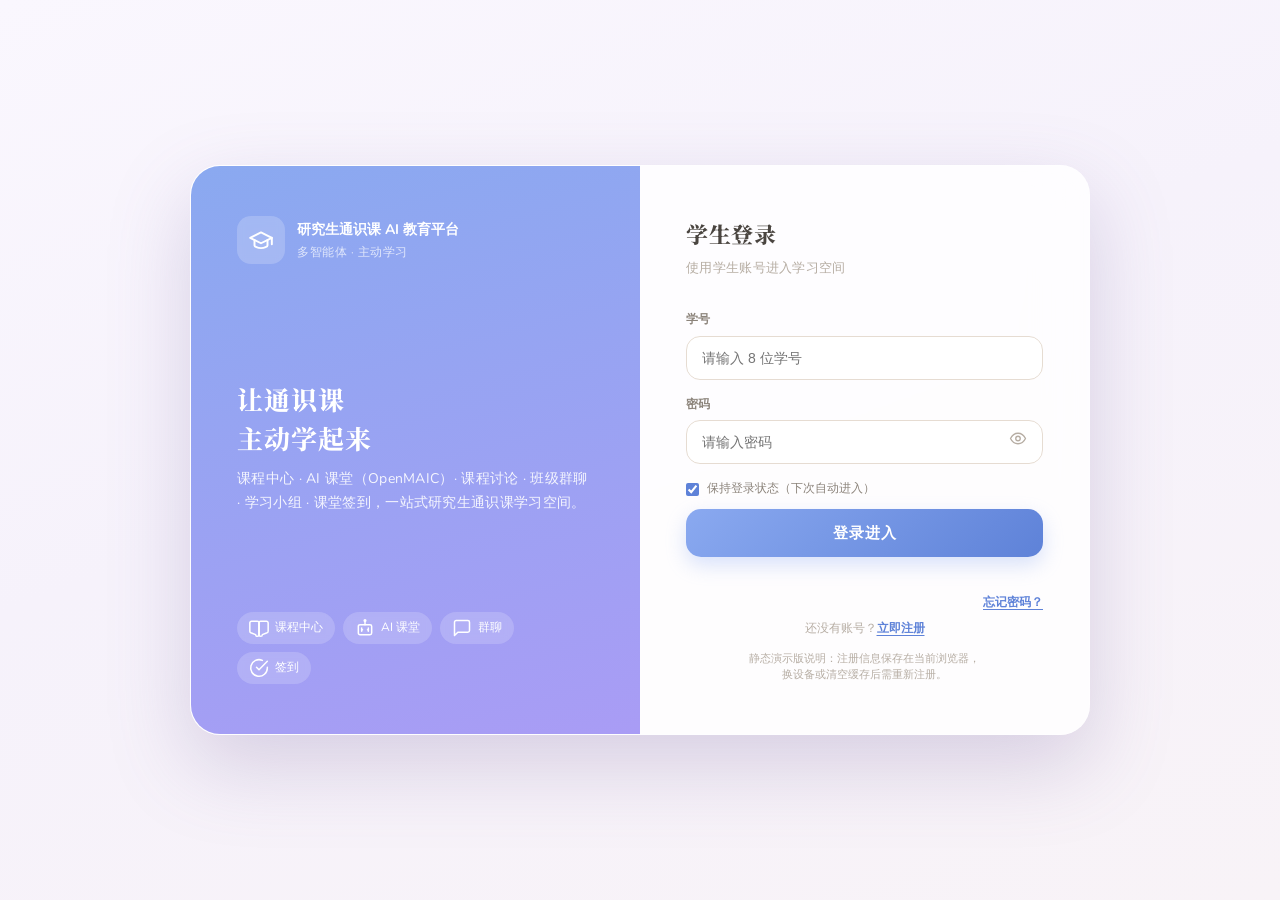
==== commit b09070f3: "细节修复1" ====
--- a/index.html
+++ b/index.html
@@ -42,7 +42,7 @@
             <span class="eye" id="eyeBtn" data-icon="eye" onclick="togglePwd()"></span>
           </div>
         </div>
-        <label class="remember"><input type="checkbox" id="li-remember" /> 记住此账号</label>
+        <label class="remember" title="勾选后，关闭页面再打开会自动进入学习空间"><input type="checkbox" id="li-remember" checked /> 保持登录状态（下次自动进入）</label>
         <button class="btn" style="width:100%;margin-top:6px" onclick="doLogin()">登录进入</button>
         <p id="li-err" class="muted" style="color:var(--danger);min-height:18px;font-size:12px;margin-top:8px"></p>
         <p class="muted" style="font-size:12px;margin-top:10px;text-align:right">
@@ -50,6 +50,9 @@
         </p>
         <p class="muted" style="font-size:12px;margin-top:6px;text-align:center">
           还没有账号？<span class="link" onclick="showRegister()">立即注册</span>
+        </p>
+        <p class="muted" style="font-size:11px;margin-top:12px;text-align:center;line-height:1.5;color:var(--text-3)">
+          静态演示版说明：注册信息保存在当前浏览器，<br>换设备或清空缓存后需重新注册。
         </p>
       </div>
 
--- a/styles.css
+++ b/styles.css
@@ -184,8 +184,6 @@
   color:#fff;padding:50px 46px;display:flex;flex-direction:column;justify-content:space-between;
   position:relative;overflow:hidden;
 }
-.login-left::before{content:"";position:absolute;width:240px;height:240px;border-radius:50%;background:rgba(255,255,255,.14);top:-60px;right:-50px}
-.login-left::after{content:"";position:absolute;width:170px;height:170px;border-radius:50%;background:rgba(255,255,255,.10);bottom:30px;left:-40px}
 .login-left h1,.login-left h2{position:relative;z-index:1}
 .login-left p{position:relative;z-index:1}
 .brand{display:flex;align-items:center;gap:13px;margin-bottom:auto;position:relative;z-index:1}
@@ -193,8 +191,8 @@
 .b-sub{font-size:12px;color:rgba(255,255,255,.85);margin-top:3px;letter-spacing:.5px}
 .login-left h1{font-family:var(--font-serif);font-size:30px;font-weight:800;line-height:1.5;letter-spacing:1px}
 .login-left p{opacity:.92;font-size:14px;line-height:1.8;letter-spacing:.3px}
-.b-tags{display:flex;flex-wrap:wrap;gap:9px;margin-top:auto;position:relative;z-index:1}
-.b-tags > span{background:rgba(255,255,255,.2);padding:7px 14px;border-radius:999px;font-size:12px;backdrop-filter:blur(4px);display:inline-flex;align-items:center;gap:6px}
+.b-tags{display:flex;flex-wrap:nowrap;gap:8px;margin-top:auto;position:relative;z-index:1}
+.b-tags > span{background:rgba(255,255,255,.2);padding:6px 12px;border-radius:999px;font-size:12px;backdrop-filter:blur(4px);display:inline-flex;align-items:center;gap:6px;white-space:nowrap}
 
 .login-right{flex:1;padding:50px 46px;display:flex;flex-direction:column;justify-content:center;background:rgba(255,255,255,.5)}
 .login-right h2{font-family:var(--font-serif);font-size:24px;font-weight:800;margin-bottom:6px;letter-spacing:.5px}
@@ -452,6 +450,10 @@
   .stat-grid,.course-grid,.signin-grid{grid-template-columns:1fr}
   .login-card{flex-direction:column}
   .login-left{padding:34px 28px}
+  .login-right{padding:28px 24px}
+  .login-left h1{font-size:24px}
+  .b-tags{flex-wrap:wrap}
+  .b-tags > span{padding:5px 10px;font-size:11px}
 }
 
 /* ===================== 新增：图标/表单/通知/面包屑/真实感 ===================== */
@@ -507,3 +509,87 @@
 /* 课程封面：学科色块 + 首字母（替代 emoji） */
 .course-cover{font-family:var(--font-serif);font-size:40px;font-weight:800;color:#fff;letter-spacing:1px}
 
+/* =========================================================
+   新增：页面缓存、学习页增强、AI 助手、看板工具提示
+   ========================================================= */
+
+/* SPA 页面缓存 */
+.page{animation:fadeUp .35s cubic-bezier(.22,1,.36,1)}
+
+/* 登录框 remember 说明 */
+.remember input{margin:0}
+
+/* 资料下载与在线预览 */
+.doc-row{display:flex;align-items:center;justify-content:space-between;gap:14px;padding:14px 0;border-bottom:1px solid var(--border)}
+.doc-row:last-child{border-bottom:none}
+.doc-info{flex:1;min-width:0;display:flex;align-items:center;gap:13px}
+.doc-actions{display:flex;gap:8px;flex-shrink:0}
+.doc-actions .btn{padding:7px 14px;font-size:12px}
+
+/* 视频推荐 */
+.video-recs{margin-top:16px;padding:16px;background:var(--surface-2);border:1px solid var(--border);border-radius:var(--radius-sm)}
+.rec-title{font-size:13px;font-weight:800;color:var(--text);margin-bottom:10px}
+.rec-list{display:flex;flex-direction:column;gap:8px}
+.rec-item{display:flex;align-items:center;gap:10px;padding:10px 12px;background:#fff;border:1px solid var(--border);border-radius:12px;font-size:13px;color:var(--text);transition:.2s}
+.rec-item:hover{border-color:var(--primary);box-shadow:var(--shadow-sm)}
+.rec-item .ic{flex-shrink:0;color:var(--primary-deep)}
+.rec-item span{flex:1;min-width:0;overflow:hidden;text-overflow:ellipsis;white-space:nowrap}
+.rec-src{font-size:11px;color:var(--text-3);flex:0 0 auto;background:var(--bg-2);padding:2px 8px;border-radius:999px}
+
+/* 章节测验 */
+.quiz-card{background:var(--surface);border:1px solid var(--border);border-radius:var(--radius);padding:18px;margin-bottom:16px;box-shadow:var(--shadow-sm)}
+.quiz-head{font-size:16px;font-weight:800;margin-bottom:12px}
+.quiz-score{font-size:14px;color:var(--success);font-weight:700;margin-bottom:10px}
+.quiz-q{margin-bottom:16px}
+.quiz-qq{display:flex;align-items:flex-start;gap:8px;font-size:14px;font-weight:700;margin-bottom:10px;line-height:1.5}
+.quiz-no{flex-shrink:0;display:inline-flex;align-items:center;justify-content:center;width:22px;height:22px;border-radius:50%;background:var(--primary-soft);color:var(--primary-deep);font-size:11px}
+.quiz-opts{display:flex;flex-direction:column;gap:8px;padding-left:30px}
+.quiz-opt{display:flex;align-items:center;gap:8px;font-size:13px;color:var(--text-2);cursor:pointer}
+.quiz-opt input{accent-color:var(--primary-deep);cursor:pointer}
+.quiz-opt:hover{color:var(--text)}
+
+/* 讨论区 AI 助教标识 */
+.badge-ai{background:linear-gradient(135deg,var(--ai-soft),var(--accent-soft));color:#6B5BD8;font-weight:700;padding:1px 7px;border-radius:20px;font-size:10px}
+
+/* 学情看板 */
+.dash-todo{margin-bottom:20px}
+.h-title2{font-size:15px;font-weight:800;margin:0 0 12px;font-family:var(--font-serif)}
+.todo-list{display:flex;flex-direction:column;gap:8px}
+.todo-row{display:flex;align-items:center;gap:10px;padding:11px 14px;background:var(--surface-2);border:1px solid var(--border);border-radius:12px;font-size:13px}
+.todo-row .ic{flex-shrink:0;color:var(--primary-deep)}
+.todo-row span{flex:1;min-width:0}
+.todo-row .btn{padding:5px 12px;font-size:11px}
+.todo-empty{padding:20px;text-align:center;color:var(--text-3);font-size:13px}
+.dash-progress{margin-bottom:20px}
+.dash-progress .hbar{margin-bottom:10px}
+
+/* 统计卡片提示 */
+.stat{position:relative}
+.stat-tip{position:absolute;top:12px;right:12px;width:18px;height:18px;border-radius:50%;background:var(--bg-2);color:var(--text-3);font-size:11px;display:flex;align-items:center;justify-content:center;cursor:help}
+.stat-tip::after{content:attr(data-tip);position:absolute;right:0;top:26px;width:220px;background:rgba(74,69,64,.92);color:#fff;font-size:11px;line-height:1.5;padding:10px 12px;border-radius:10px;z-index:10;opacity:0;pointer-events:none;transition:.2s;white-space:normal;text-align:left;font-weight:500}
+.stat-tip:hover::after{opacity:1}
+
+/* 悬浮 AI 助手 */
+.ai-fab{position:fixed;right:24px;bottom:24px;width:54px;height:54px;border-radius:50%;background:linear-gradient(135deg,var(--ai),#8975EE);color:#fff;display:flex;align-items:center;justify-content:center;cursor:pointer;box-shadow:0 8px 24px rgba(169,156,245,.45);z-index:70;transition:.25s}
+.ai-fab:hover{transform:scale(1.08)}
+.ai-fab svg{width:26px;height:26px}
+.ai-drawer{position:fixed;right:20px;bottom:88px;width:360px;max-width:88vw;height:460px;background:var(--surface);border:1px solid var(--border);border-radius:var(--radius);box-shadow:var(--shadow);z-index:70;display:none;flex-direction:column;overflow:hidden}
+.ai-drawer.show{display:flex;animation:fadeUp .25s ease}
+.ai-drawer-head{padding:14px 16px;background:linear-gradient(120deg,var(--ai-soft),var(--accent-soft));display:flex;align-items:center;gap:10px;font-size:14px}
+.ai-drawer-head .ic{color:var(--primary-deep)}
+.ai-close{margin-left:auto;cursor:pointer;color:var(--text-3);font-size:16px;width:24px;height:24px;display:flex;align-items:center;justify-content:center;border-radius:50%}
+.ai-close:hover{background:var(--surface-2)}
+.ai-drawer-msgs{flex:1;overflow:auto;padding:16px;display:flex;flex-direction:column;gap:12px;background:var(--surface-2)}
+.ai-msg{max-width:82%;padding:11px 14px;border-radius:14px;font-size:13px;line-height:1.55;animation:fadeUp .3s ease}
+.ai-msg.ai{background:var(--ai-soft);align-self:flex-start;border-bottom-left-radius:4px}
+.ai-msg.me{background:linear-gradient(135deg,var(--primary),var(--primary-deep));color:#fff;align-self:flex-end;border-bottom-right-radius:4px}
+.ai-drawer-input{display:flex;gap:8px;padding:12px;border-top:1px solid var(--border)}
+.ai-drawer-input input{flex:1;border:1px solid var(--border-2);border-radius:12px;padding:10px 12px;outline:none;font-size:13px;background:var(--surface-2)}
+.ai-drawer-input input:focus{border-color:var(--ai)}
+.ai-drawer-input .btn{padding:9px 14px;font-size:12px}
+
+@media(max-width:680px){
+  .ai-drawer{right:10px;bottom:80px;height:420px}
+  .ai-fab{right:16px;bottom:16px;width:48px;height:48px}
+}
+
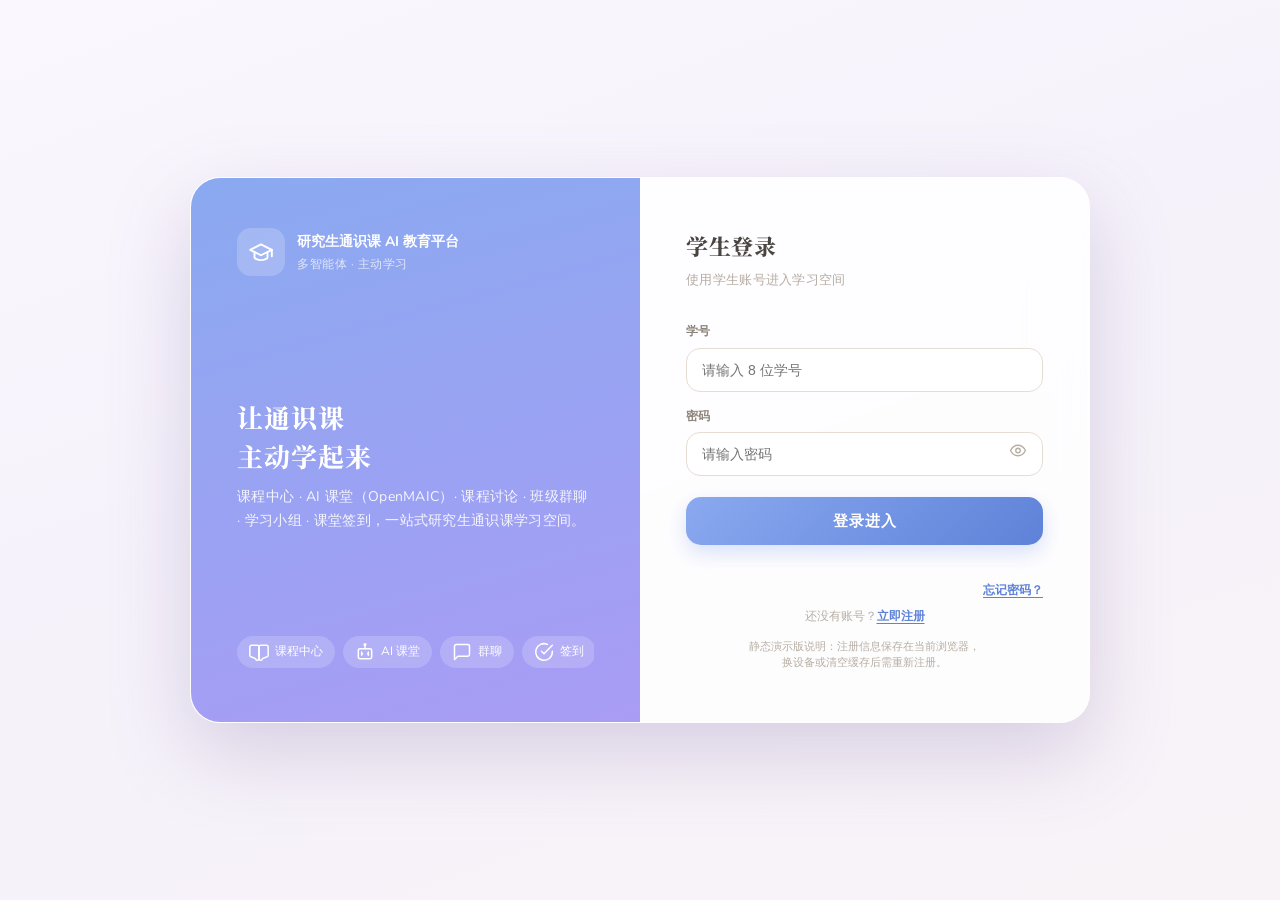
==== commit 2589d18f: "细节修复3" ====
--- a/index.html
+++ b/index.html
@@ -42,7 +42,6 @@
             <span class="eye" id="eyeBtn" data-icon="eye" onclick="togglePwd()"></span>
           </div>
         </div>
-        <label class="remember" title="勾选后，关闭页面再打开会自动进入学习空间"><input type="checkbox" id="li-remember" checked /> 保持登录状态（下次自动进入）</label>
         <button class="btn" style="width:100%;margin-top:6px" onclick="doLogin()">登录进入</button>
         <p id="li-err" class="muted" style="color:var(--danger);min-height:18px;font-size:12px;margin-top:8px"></p>
         <p class="muted" style="font-size:12px;margin-top:10px;text-align:right">
--- a/styles.css
+++ b/styles.css
@@ -128,7 +128,8 @@
 .bell .dot{position:absolute;top:-2px;right:-2px;width:9px;height:9px;background:var(--accent);border-radius:50%;border:2px solid #fff;box-shadow:0 0 0 2px rgba(255,180,158,.4)}
 .avatar{width:40px;height:40px;border-radius:50%;background:linear-gradient( 135deg,var(--accent),var(--primary));color:#fff;display:flex;align-items:center;justify-content:center;font-weight:800;font-size:12px;letter-spacing:-.5px;cursor:pointer;box-shadow:0 6px 16px rgba(255,180,158,.35);transition:.2s}
 .avatar:hover{transform:scale(1.06)}
-.content{padding:28px;max-width:1200px;width:100%}
+.content{padding:28px;max-width:1200px;width:100%;transition:max-width .25s}
+.content.learn-active{max-width:1400px}
 
 .page{display:none;animation:fadeUp .4s cubic-bezier(.22,1,.36,1)}
 .page.active{display:block}
@@ -242,7 +243,16 @@
 .filter button.active{background:linear-gradient(120deg,var(--primary-soft),var(--ai-soft));color:var(--primary-deep);border-color:transparent}
 
 /* ===================== 学习页 ===================== */
-.learn{display:grid;grid-template-columns:240px 1fr 270px;gap:18px;align-items:start}
+.learn{display:grid;grid-template-columns:220px 1fr 260px;gap:20px;align-items:start}
+.learn-header{display:flex;align-items:flex-start;justify-content:space-between;gap:16px;margin-bottom:18px}
+.learn-header .h-title{margin-bottom:3px}
+.learn-header .h-sub{margin-bottom:0}
+.learn-back-btn{display:none}
+
+/* 正常学习页：减少卡片感 */
+#page-learn .card{box-shadow:none;border-color:var(--border)}
+#page-learn .card:hover{box-shadow:var(--shadow-sm)}
+
 .chapter{font-size:13px;background:var(--surface);border:1px solid var(--border);border-radius:var(--radius);padding:16px;box-shadow:var(--shadow-sm)}
 .chapter .ch{font-weight:800;margin:12px 0 7px;color:var(--text);font-family:var(--font-serif);letter-spacing:.5px}
 .chapter .item{display:flex;align-items:center;gap:9px;padding:9px 11px;border-radius:11px;color:var(--text-2);cursor:pointer;transition:.18s}
@@ -252,6 +262,8 @@
 .video::before{content:"";position:absolute;inset:0;background:radial-gradient(circle at 30% 20%,rgba(169,156,245,.4),transparent 55%)}
 .video .play{width:68px;height:68px;border-radius:50%;background:rgba(255,255,255,.2);display:flex;align-items:center;justify-content:center;font-size:28px;backdrop-filter:blur(4px);transition:.2s;z-index:1}
 .video:hover .play{transform:scale(1.1);background:rgba(255,255,255,.28)}
+.video-poster-play{width:72px;height:72px;border-radius:50%;background:rgba(255,255,255,.2);display:flex;align-items:center;justify-content:center;backdrop-filter:blur(4px);transition:.2s}
+.video-poster:hover .video-poster-play{transform:scale(1.1);background:rgba(255,255,255,.28)}
 .side-block{margin-bottom:16px}
 .note{border:1px dashed var(--border-2);border-radius:13px;padding:12px;font-size:13px;color:var(--text-2);width:100%;outline:none;resize:none;background:var(--surface);font-family:inherit;transition:.2s}
 .note:focus{border-color:var(--primary);box-shadow:0 0 0 4px rgba(138,169,240,.12)}
@@ -268,8 +280,13 @@
 .agent h4{font-size:14px;font-weight:800}
 .agent p{font-size:12px;color:var(--text-2);margin-top:5px}
 
-.chat-box{background:var(--surface);border:1px solid var(--border);border-radius:var(--radius);height:360px;display:flex;flex-direction:column;box-shadow:var(--shadow-sm);overflow:hidden}
+.chat-box{background:var(--surface);border:1px solid var(--border);border-radius:var(--radius);height:360px;display:flex;flex-direction:column;box-shadow:var(--shadow-sm);overflow:hidden;transition:.25s}
+.chat-box.collapsed{height:auto}
 .chat-head{padding:15px 18px;border-bottom:1px solid var(--border);font-weight:800;display:flex;align-items:center;gap:9px;background:linear-gradient(120deg,var(--ai-soft),var(--accent-soft));font-family:var(--font-serif)}
+.chat-head-toggle{justify-content:space-between;cursor:pointer}
+.chat-toggle{background:transparent;border:none;color:var(--text-2);font-size:12px;font-weight:700;padding:4px 8px;border-radius:8px;cursor:pointer;transition:.2s}
+.chat-toggle:hover{background:rgba(255,255,255,.5);color:var(--text)}
+.chat-body{flex:1;display:flex;flex-direction:column;overflow:hidden}
 .chat-msgs{flex:1;overflow:auto;padding:18px;display:flex;flex-direction:column;gap:13px;background:var(--surface-2)}
 .msg{max-width:78%;padding:12px 15px;border-radius:16px;font-size:13px;line-height:1.6;animation:fadeUp .3s ease}
 .msg.ai{background:var(--ai-soft);align-self:flex-start;border-bottom-left-radius:5px}
@@ -421,8 +438,8 @@
 .brand{display:flex;align-items:center;gap:12px;margin-bottom:auto}
 .b-mark{width:48px;height:48px;border-radius:14px;background:rgba(255,255,255,.2);display:flex;align-items:center;justify-content:center;font-size:24px}
 .b-sub{font-size:12px;opacity:.85;margin-top:2px}
-.b-tags{display:flex;flex-wrap:wrap;gap:8px;margin-top:auto}
-.b-tags > span{background:rgba(255,255,255,.18);padding:6px 12px;border-radius:999px;font-size:12px}
+.b-tags{display:flex;flex-wrap:nowrap;gap:8px;margin-top:auto;overflow-x:auto;padding-bottom:4px}
+.b-tags > span{flex-shrink:0;background:rgba(255,255,255,.18);padding:6px 12px;border-radius:999px;font-size:12px}
 .course-grid{display:grid;grid-template-columns:repeat(auto-fill,minmax(248px,1fr));gap:18px;margin-top:14px}
 .course-cover{height:128px;background:linear-gradient(135deg,var(--primary-soft),var(--ai-soft));display:flex;align-items:center;justify-content:center;font-size:52px}
 .course-body{padding:16px}
@@ -509,6 +526,9 @@
 /* 课程封面：学科色块 + 首字母（替代 emoji） */
 .course-cover{font-family:var(--font-serif);font-size:40px;font-weight:800;color:#fff;letter-spacing:1px}
 
+/* 搜索结果高亮 */
+.course-body h4 mark{background:linear-gradient(120deg,var(--accent-soft),#FFF3CD);color:var(--text);padding:0 2px;border-radius:4px;font-weight:800}
+
 /* =========================================================
    新增：页面缓存、学习页增强、AI 助手、看板工具提示
    ========================================================= */
@@ -528,8 +548,12 @@
 
 /* 视频推荐 */
 .video-recs{margin-top:16px;padding:16px;background:var(--surface-2);border:1px solid var(--border);border-radius:var(--radius-sm)}
-.rec-title{font-size:13px;font-weight:800;color:var(--text);margin-bottom:10px}
-.rec-list{display:flex;flex-direction:column;gap:8px}
+.video-recs.collapsed .rec-body{display:none}
+.rec-head{display:flex;align-items:center;justify-content:space-between;gap:10px}
+.rec-title{font-size:13px;font-weight:800;color:var(--text)}
+.rec-toggle{background:transparent;border:none;color:var(--text-2);font-size:12px;font-weight:700;padding:4px 8px;border-radius:8px;cursor:pointer;transition:.2s}
+.rec-toggle:hover{background:rgba(255,255,255,.5);color:var(--text)}
+.rec-list{display:flex;flex-direction:column;gap:8px;margin-top:10px}
 .rec-item{display:flex;align-items:center;gap:10px;padding:10px 12px;background:#fff;border:1px solid var(--border);border-radius:12px;font-size:13px;color:var(--text);transition:.2s}
 .rec-item:hover{border-color:var(--primary);box-shadow:var(--shadow-sm)}
 .rec-item .ic{flex-shrink:0;color:var(--primary-deep)}
@@ -547,6 +571,30 @@
 .quiz-opt{display:flex;align-items:center;gap:8px;font-size:13px;color:var(--text-2);cursor:pointer}
 .quiz-opt input{accent-color:var(--primary-deep);cursor:pointer}
 .quiz-opt:hover{color:var(--text)}
+
+/* 测验结果解析 */
+.quiz-summary{display:flex;align-items:center;gap:16px;margin-bottom:18px;padding:14px;background:var(--surface-2);border:1px solid var(--border);border-radius:var(--radius-sm)}
+.quiz-score-circle{width:64px;height:64px;border-radius:50%;background:conic-gradient(var(--success) 0 var(--pct,72%),var(--bg-2) var(--pct,72%) 100%);display:flex;align-items:center;justify-content:center;position:relative;flex-shrink:0}
+.quiz-score-circle::after{content:"";position:absolute;width:48px;height:48px;border-radius:50%;background:var(--surface)}
+.quiz-score-circle span{position:relative;z-index:1;font-weight:800;font-size:15px;color:var(--text)}
+.quiz-score-num{font-size:16px;font-weight:800;color:var(--text)}
+.quiz-score-time{font-size:12px;color:var(--text-3);margin-top:2px}
+.quiz-review{padding:14px;border-radius:var(--radius-sm);border:1px solid var(--border);background:var(--surface)}
+.quiz-review.correct{border-left:4px solid var(--success);background:#F4FBF8}
+.quiz-review.wrong{border-left:4px solid var(--danger);background:#FDF6F6}
+.quiz-status{font-size:12px;font-weight:700;margin:-4px 0 10px 30px}
+.quiz-review.correct .quiz-status{color:var(--success)}
+.quiz-review.wrong .quiz-status{color:var(--danger)}
+.quiz-opt-row{display:flex;align-items:center;gap:8px;padding:8px 10px;border-radius:10px;font-size:13px;color:var(--text-2);background:var(--surface-2);border:1px solid transparent}
+.quiz-opt-row .quiz-opt-letter{width:22px;height:22px;border-radius:50%;background:var(--bg-2);color:var(--text-3);display:flex;align-items:center;justify-content:center;font-size:11px;font-weight:700;flex-shrink:0}
+.quiz-opt-row.right{background:#E7F7EF;border-color:var(--success);color:#2E9E6B}
+.quiz-opt-row.right .quiz-opt-letter{background:var(--success);color:#fff}
+.quiz-opt-row.picked-wrong{background:#FDE7E7;border-color:var(--danger);color:#C75B5B}
+.quiz-opt-row.picked-wrong .quiz-opt-letter{background:var(--danger);color:#fff}
+.quiz-exp{margin:10px 0 0 30px;padding:10px 12px;background:#FEF9E7;border-radius:10px;font-size:12px;color:var(--text-2);line-height:1.6}
+.quiz-exp b{color:var(--text);font-weight:700}
+.quiz-actions{display:flex;gap:10px;margin-top:12px}
+.quiz-hint{font-size:12px;color:var(--text-3);margin:10px 0 6px;line-height:1.5}
 
 /* 讨论区 AI 助教标识 */
 .badge-ai{background:linear-gradient(135deg,var(--ai-soft),var(--accent-soft));color:#6B5BD8;font-weight:700;padding:1px 7px;border-radius:20px;font-size:10px}
@@ -588,6 +636,16 @@
 .ai-drawer-input input:focus{border-color:var(--ai)}
 .ai-drawer-input .btn{padding:9px 14px;font-size:12px}
 
+/* 跳转到 OpenMAIC 真实课堂的按钮（AI 回退时显示） */
+/* （OpenMAIC 跳转按钮与引用来源样式已随「固定话术」方案移除，暂无使用） */
+
+/* AI 思考中打字动画 */
+.typing{display:inline-flex;align-items:center;gap:5px;padding:3px 0}
+.typing span{width:7px;height:7px;border-radius:50%;background:var(--primary-deep);opacity:.4;animation:blink 1.2s infinite both}
+.typing span:nth-child(2){animation-delay:.2s}
+.typing span:nth-child(3){animation-delay:.4s}
+@keyframes blink{0%,80%,100%{opacity:.25;transform:translateY(0)}40%{opacity:1;transform:translateY(-3px)}}
+
 @media(max-width:680px){
   .ai-drawer{right:10px;bottom:80px;height:420px}
   .ai-fab{right:16px;bottom:16px;width:48px;height:48px}
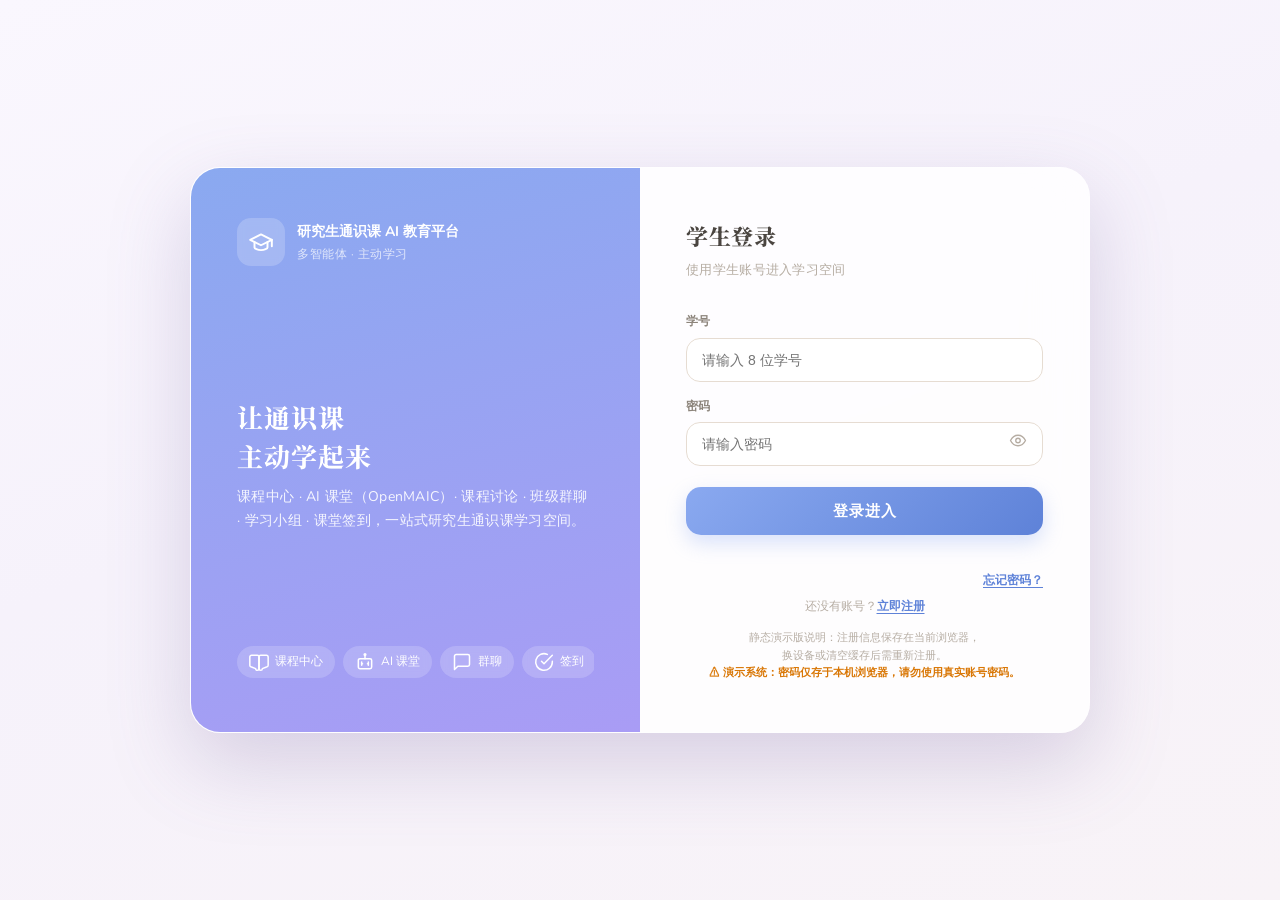
==== commit 73887adc: "feat: 登录/注册页加演示密码提示；右上角通知改为基于真实学习数据动态生成" ====
--- a/index.html
+++ b/index.html
@@ -50,8 +50,9 @@
         <p class="muted" style="font-size:12px;margin-top:6px;text-align:center">
           还没有账号？<span class="link" onclick="showRegister()">立即注册</span>
         </p>
-        <p class="muted" style="font-size:11px;margin-top:12px;text-align:center;line-height:1.5;color:var(--text-3)">
-          静态演示版说明：注册信息保存在当前浏览器，<br>换设备或清空缓存后需重新注册。
+        <p class="muted" style="font-size:11px;margin-top:12px;text-align:center;line-height:1.6;color:var(--text-3)">
+          静态演示版说明：注册信息保存在当前浏览器，<br>换设备或清空缓存后需重新注册。<br>
+          <b style="color:#d97706">⚠ 演示系统：密码仅存于本机浏览器，请勿使用真实账号密码。</b>
         </p>
       </div>
 
@@ -92,6 +93,7 @@
             <span class="eye" id="eyeBtn3" data-icon="eye" onclick="togglePwdReg2()"></span>
           </div>
         </div>
+        <p class="muted" style="font-size:11px;margin-top:4px;color:#d97706">⚠ 演示系统：密码仅保存在本机浏览器，请勿使用真实密码。</p>
         <button class="btn" style="width:100%;margin-top:6px" onclick="doRegister()">注册</button>
         <p id="reg-msg" class="muted" style="color:var(--danger);min-height:18px;font-size:12px;margin-top:8px"></p>
         <button class="btn ghost" style="width:100%;margin-top:6px" onclick="showLogin()">返回登录</button>
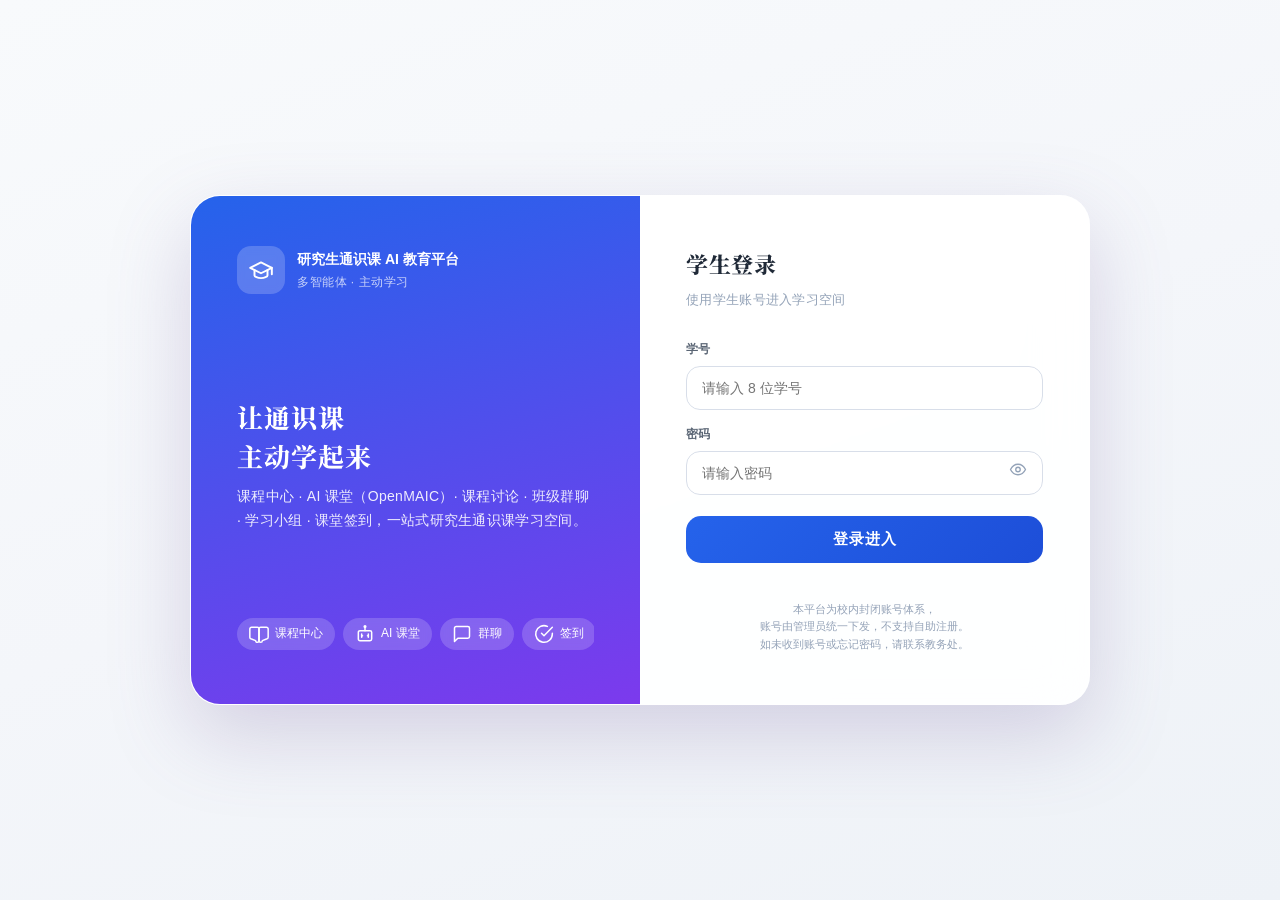
==== commit 9bfd8c8e: "feat: 学生端接入后端（登录/签到/作业/讨论/群聊），关闭自助注册" ====
--- a/index.html
+++ b/index.html
@@ -44,15 +44,9 @@
         </div>
         <button class="btn" style="width:100%;margin-top:6px" onclick="doLogin()">登录进入</button>
         <p id="li-err" class="muted" style="color:var(--danger);min-height:18px;font-size:12px;margin-top:8px"></p>
-        <p class="muted" style="font-size:12px;margin-top:10px;text-align:right">
-          <span class="link" onclick="showForgot()">忘记密码？</span>
-        </p>
-        <p class="muted" style="font-size:12px;margin-top:6px;text-align:center">
-          还没有账号？<span class="link" onclick="showRegister()">立即注册</span>
-        </p>
         <p class="muted" style="font-size:11px;margin-top:12px;text-align:center;line-height:1.6;color:var(--text-3)">
-          静态演示版说明：注册信息保存在当前浏览器，<br>换设备或清空缓存后需重新注册。<br>
-          <b style="color:#d97706">⚠ 演示系统：密码仅存于本机浏览器，请勿使用真实账号密码。</b>
+          本平台为校内封闭账号体系，<br>账号由管理员统一下发，不支持自助注册。<br>
+          如未收到账号或忘记密码，请联系教务处。
         </p>
       </div>
 
@@ -157,6 +151,7 @@
 
 <script src="data.js"></script>
 <script src="icons.js"></script>
+<script src="api.js"></script>
 <script src="app.js"></script>
 </body>
 </html>
--- a/styles.css
+++ b/styles.css
@@ -1,45 +1,65 @@
 /* =========================================================
-   研究生通识课 AI 教育平台 · 学生端  —  唯美·氛围版主题
-   配色：晨雾渐变 + 雾蓝紫 × 暖桃；毛玻璃卡片 + 漂浮光晕
+   研究生通识课 AI 教育平台 · 学生端  —  学术专业风主题
+   配色参考队友版：蓝白主色 + 克制紫(AI) + 天蓝点缀；
+   深色侧边栏 + 干净浅蓝灰背景（像学堂在线 / 学习通）
    ========================================================= */
 
 :root{
-  --bg:#F7F4FB;
-  --bg-2:#EFEAF6;
+  /* 表面与背景 */
+  --bg:#F4F6FA;
+  --bg-2:#EEF2F7;
   --surface:#FFFFFF;
-  --surface-2:#FBF9FE;
-  --glass:rgba(255,255,255,.62);
+  --surface-2:#F8FAFC;
+
+  /* 浅色玻璃（顶栏 / 弹窗 / 头像菜单，叠在浅色内容区上） */
+  --glass:rgba(255,255,255,.85);
   --glass-border:rgba(255,255,255,.7);
 
-  --primary:#8AA9F0;
-  --primary-soft:#EAF0FC;
-  --primary-deep:#5E82D8;
-
-  --accent:#FFB49E;
-  --accent-soft:#FFEDE7;
-
-  --ai:#A99CF5;
-  --ai-soft:#F1ECFD;
-
-  --text:#4A4540;
-  --text-2:#8C847B;
-  --text-3:#B6ADA3;
-
-  --border:#EFE7DF;
-  --border-2:#E6DCD2;
-
-  --success:#62CBA0;
-  --warning:#F5C26B;
-  --danger:#F2A0A0;
-
-  --radius:20px;
-  --radius-sm:13px;
-
-  --shadow:0 10px 30px rgba(150,130,180,.14);
-  --shadow-sm:0 3px 12px rgba(150,130,180,.10);
-  --shadow-glow:0 14px 40px rgba(138,169,240,.28);
-
-  --font-sans:"Nunito","PingFang SC","Microsoft YaHei","Segoe UI",sans-serif;
+  /* 深色侧边栏 */
+  --sidebar:#0F172A;
+  --sidebar-2:#1E293B;
+  --sidebar-text:#CBD5E1;
+  --sidebar-text-2:#7C8AA0;
+  --sidebar-w:240px;
+
+  /* 主色：学术蓝 */
+  --primary:#2563EB;
+  --primary-deep:#1D4ED8;
+  --primary-soft:#EFF4FF;
+  --primary-line:#D9E4FB;
+
+  /* AI 强调：克制的紫 */
+  --ai:#7C3AED;
+  --ai-deep:#6D28D9;
+  --ai-soft:#F3EFFE;
+
+  /* 辅助色：天蓝 */
+  --accent:#0EA5E9;
+  --accent-soft:#E6F6FE;
+
+  --text:#1F2937;
+  --text-2:#5B6675;
+  --text-3:#94A3B8;
+
+  --border:#E6EAF1;
+  --border-2:#D8DEE9;
+
+  --success:#16A34A;
+  --success-soft:#E8F6EE;
+  --warning:#D97706;
+  --warning-soft:#FDF2E0;
+  --danger:#DC2626;
+  --danger-soft:#FCE9E9;
+
+  --radius:14px;
+  --radius-sm:10px;
+  --radius-lg:20px;
+
+  --shadow-sm:0 1px 2px rgba(15,23,42,.06), 0 1px 3px rgba(15,23,42,.05);
+  --shadow:0 1px 3px rgba(15,23,42,.08), 0 10px 30px rgba(15,23,42,.06);
+  --shadow-glow:0 12px 40px rgba(37,99,235,.12);
+
+  --font-sans:"PingFang SC","Microsoft YaHei","Segoe UI",Roboto,Helvetica,Arial,sans-serif;
   --font-serif:"Noto Serif SC","Songti SC","STSong",serif;
 }
 
@@ -56,16 +76,16 @@
   overflow-x:hidden;
   -webkit-font-smoothing:antialiased;
 }
-/* —— 收敛装饰：仅保留一层柔和底色，去掉光晕与漂浮动画 —— */
+/* —— 干净浅蓝灰背景，无光晕 / 漂浮动画 —— */
 body::before{
   content:"";position:fixed;inset:0;z-index:-2;
-  background:linear-gradient(160deg,#FAF7FE 0%, #F6F2FB 45%, #F8F3F7 100%);
+  background:linear-gradient(160deg,#F8FAFC 0%, #F4F6FA 50%, #EEF2F7 100%);
 }
 body::after{display:none}
 
 ::-webkit-scrollbar{width:9px;height:9px}
-::-webkit-scrollbar-thumb{background:#DCD2E8;border-radius:8px;border:2px solid transparent;background-clip:padding-box}
-::-webkit-scrollbar-thumb:hover{background:#C9BBE0;background-clip:padding-box}
+::-webkit-scrollbar-thumb{background:#CBD3DF;border-radius:8px;border:2px solid transparent;background-clip:padding-box}
+::-webkit-scrollbar-thumb:hover{background:#B3BDCC;background-clip:padding-box}
 
 button{font-family:inherit;cursor:pointer;border:none;outline:none}
 a{color:inherit;text-decoration:none}
@@ -74,59 +94,58 @@
 #app{display:flex;min-height:100vh}
 
 .sidebar{
-  width:240px;background:var(--glass);
-  backdrop-filter:blur(18px);-webkit-backdrop-filter:blur(18px);
-  border-right:1px solid var(--glass-border);
+  width:var(--sidebar-w);background:var(--sidebar);
+  border-right:1px solid #1B2740;
   padding:22px 16px;display:flex;flex-direction:column;
   position:fixed;height:100vh;left:0;top:0;z-index:20;
-  box-shadow:6px 0 30px rgba(150,130,180,.06);
 }
 .logo{display:flex;align-items:center;gap:11px;padding:6px 10px 20px}
 .logo .mark{
   width:40px;height:40px;border-radius:13px;
   background:linear-gradient(135deg,var(--primary),var(--ai));color:#fff;
   display:flex;align-items:center;justify-content:center;font-size:19px;
-  box-shadow:0 6px 16px rgba(138,169,240,.4);
-}
-.logo .name{font-size:15px;font-weight:800;letter-spacing:.3px}
-.logo .sub{font-size:11px;color:var(--text-3);letter-spacing:1px}
+  box-shadow:0 6px 16px rgba(37,99,235),.4);
+}
+.logo .name{font-size:15px;font-weight:800;letter-spacing:.3px;color:#fff}
+.logo .sub{font-size:11px;color:var(--sidebar-text-2);letter-spacing:1px}
 .role-tag{display:inline-block;margin-top:5px;font-size:11px;font-weight:700;padding:2px 11px;border-radius:20px;letter-spacing:.5px}
 .role-tag.student{background:var(--primary-soft);color:var(--primary-deep)}
-.role-tag.teacher{background:var(--ai-soft);color:#6B5BD8}
-.role-tag.admin{background:#FDE7E7;color:#C75B5B}
+.role-tag.teacher{background:var(--ai-soft);color:var(--ai-deep)}
+.role-tag.admin{background:var(--danger-soft);color:var(--danger)}
 
 .nav{display:flex;flex-direction:column;gap:5px;margin-top:8px}
-.nav-item{display:flex;align-items:center;gap:12px;padding:12px 14px;border-radius:15px;color:var(--text-2);font-weight:600;transition:.2s;position:relative}
+.nav-item{display:flex;align-items:center;gap:12px;padding:12px 14px;border-radius:11px;color:var(--sidebar-text);font-weight:600;transition:.18s;position:relative}
 .nav-item .ic{font-size:17px;width:22px;text-align:center}
-.nav-item:hover{background:var(--surface-2);color:var(--text);transform:translateX(2px)}
-.nav-item.active{background:linear-gradient(120deg,var(--primary-soft),var(--ai-soft));color:var(--primary-deep);font-weight:800}
+.nav-item:hover{background:var(--sidebar-2);color:#fff;transform:translateX(2px)}
+.nav-item.active{background:linear-gradient(100deg,rgba(37,99,235,.22),rgba(124,58,237,.12));color:#fff;font-weight:800}
 .nav-item.active::before{content:"";position:absolute;left:-16px;top:50%;transform:translateY(-50%);width:4px;height:22px;border-radius:0 4px 4px 0;background:linear-gradient(var(--primary),var(--ai))}
-.nav-item .badge{margin-left:auto;background:linear-gradient(135deg,var(--accent),#FF9E7A);color:#fff;font-size:11px;padding:1px 8px;border-radius:20px;box-shadow:0 3px 8px rgba(255,158,122,.4)}
+.nav-item .badge{margin-left:auto;background:linear-gradient(135deg,var(--primary),var(--accent));color:#fff;font-size:11px;padding:1px 8px;border-radius:20px;box-shadow:0 3px 8px rgba(37,99,235,.45)}
 .nav-spacer{margin-top:auto}
 .nav-card{
-  background:linear-gradient(135deg,var(--ai-soft),var(--accent-soft));
-  border:1px solid rgba(255,255,255,.6);border-radius:18px;
-  padding:16px;font-size:12px;color:var(--text-2);
+  background:linear-gradient(135deg,rgba(124,58,237,.18),rgba(14,165,233,.12));
+  border:1px solid rgba(255,255,255,.08);border-radius:13px;
+  padding:16px;font-size:12px;color:var(--sidebar-text);
   box-shadow:var(--shadow-sm);
 }
-.nav-card b{display:block;color:var(--text);font-size:13px;margin-bottom:5px;font-weight:800}
+.nav-card b{display:block;color:#fff;font-size:13px;margin-bottom:5px;font-weight:800}
+.nav-card .btn{margin-top:9px;width:100%}
 
 .main{margin-left:240px;flex:1;display:flex;flex-direction:column;min-width:0}
 .topbar{
   height:66px;background:var(--glass);
   backdrop-filter:blur(18px);-webkit-backdrop-filter:blur(18px);
-  border-bottom:1px solid var(--glass-border);
+  border-bottom:1px solid var(--border);
   display:flex;align-items:center;gap:16px;padding:0 28px;
   position:sticky;top:0;z-index:15;
 }
 .search{flex:1;max-width:440px;display:flex;align-items:center;gap:9px;background:rgba(255,255,255,.7);border:1px solid var(--border);border-radius:15px;padding:10px 15px;color:var(--text-3);transition:.2s}
-.search:focus-within{border-color:var(--primary);box-shadow:0 0 0 4px rgba(138,169,240,.14)}
+.search:focus-within{border-color:var(--primary);box-shadow:0 0 0 4px rgba(37,99,235),.14)}
 .search input{border:none;background:transparent;outline:none;flex:1;font-size:13px;color:var(--text)}
 .top-actions{margin-left:auto;display:flex;align-items:center;gap:18px}
 .bell{position:relative;font-size:19px;cursor:pointer;transition:.2s}
 .bell:hover{transform:scale(1.1)}
-.bell .dot{position:absolute;top:-2px;right:-2px;width:9px;height:9px;background:var(--accent);border-radius:50%;border:2px solid #fff;box-shadow:0 0 0 2px rgba(255,180,158,.4)}
-.avatar{width:40px;height:40px;border-radius:50%;background:linear-gradient( 135deg,var(--accent),var(--primary));color:#fff;display:flex;align-items:center;justify-content:center;font-weight:800;font-size:12px;letter-spacing:-.5px;cursor:pointer;box-shadow:0 6px 16px rgba(255,180,158,.35);transition:.2s}
+.bell .dot{position:absolute;top:-2px;right:-2px;width:9px;height:9px;background:var(--accent);border-radius:50%;border:2px solid #fff;box-shadow:0 0 0 2px rgba(14,165,233),.4)}
+.avatar{width:40px;height:40px;border-radius:50%;background:linear-gradient( 135deg,var(--accent),var(--primary));color:#fff;display:flex;align-items:center;justify-content:center;font-weight:800;font-size:12px;letter-spacing:-.5px;cursor:pointer;box-shadow:0 6px 16px rgba(14,165,233),.35);transition:.2s}
 .avatar:hover{transform:scale(1.06)}
 .content{padding:28px;max-width:1200px;width:100%;transition:max-width .25s}
 .content.learn-active{max-width:1400px}
@@ -143,11 +162,11 @@
 .card.h{box-shadow:var(--shadow)}
 .card:hover{box-shadow:var(--shadow);border-color:var(--primary)}
 
-.btn{background:linear-gradient(135deg,var(--primary),var(--primary-deep));color:#fff;padding:11px 20px;border-radius:15px;font-weight:700;font-size:13px;transition:.2s;box-shadow:0 8px 20px rgba(138,169,240,.32)}
-.btn:hover{filter:brightness(1.05);transform:translateY(-2px);box-shadow:0 12px 26px rgba(138,169,240,.4)}
+.btn{background:linear-gradient(135deg,var(--primary),var(--primary-deep));color:#fff;padding:11px 20px;border-radius:15px;font-weight:700;font-size:13px;transition:.2s;box-shadow:0 8px 20px rgba(37,99,235),.32)}
+.btn:hover{filter:brightness(1.05);transform:translateY(-2px);box-shadow:0 12px 26px rgba(37,99,235),.4)}
 .btn:active{transform:translateY(0)}
-.btn.ai{background:linear-gradient(135deg,var(--ai),#8975EE)}
-.btn.ai:hover{filter:brightness(1.05);box-shadow:0 12px 26px rgba(169,156,245,.4)}
+.btn.ai{background:linear-gradient(135deg,var(--ai),var(--ai-deep))}
+.btn.ai:hover{filter:brightness(1.05);box-shadow:0 12px 26px rgba(124,58,237,.4)}
 .btn.ghost{background:var(--surface);color:var(--text);border:1px solid var(--border-2);box-shadow:none}
 .btn.ghost:hover{background:var(--surface-2);transform:none;box-shadow:var(--shadow-sm)}
 .link{color:var(--primary-deep);cursor:pointer;font-weight:700;text-decoration:underline;text-underline-offset:3px}
@@ -156,11 +175,11 @@
 
 .tag{display:inline-block;padding:3px 11px;border-radius:20px;font-size:11px;font-weight:700;letter-spacing:.3px}
 .tag.blue{background:var(--primary-soft);color:var(--primary-deep)}
-.tag.ai{background:var(--ai-soft);color:#6B5BD8}
-.tag.warm{background:var(--accent-soft);color:#E0764E}
-.tag.green{background:#E7F7EF;color:#2E9E6B}
+.tag.ai{background:var(--ai-soft);color:var(--ai-deep)}
+.tag.warm{background:var(--accent-soft);color:#0284C7}
+.tag.green{background:var(--success-soft);color:var(--success)}
 .tag.gray{background:var(--bg-2);color:var(--text-2)}
-.tag.red{background:#FDE7E7;color:#C75B5B}
+.tag.red{background:var(--danger-soft);color:var(--danger)}
 
 .muted{color:var(--text-3)}
 .pill{display:flex;align-items:center;gap:10px}
@@ -203,7 +222,7 @@
 .field{margin-bottom:15px;position:relative}
 .field label{display:block;font-size:12px;color:var(--text-2);margin-bottom:7px;font-weight:700;letter-spacing:.3px}
 .field input{width:100%;padding:13px 15px;border:1px solid var(--border-2);border-radius:14px;font-size:14px;background:rgba(255,255,255,.8);outline:none;transition:.2s}
-.field input:focus{border-color:var(--primary);box-shadow:0 0 0 4px rgba(138,169,240,.14);background:#fff}
+.field input:focus{border-color:var(--primary);box-shadow:0 0 0 4px rgba(37,99,235),.14);background:#fff}
 .login-right .btn{width:100%;padding:14px;margin-top:8px;font-size:15px;letter-spacing:1px}
 
 /* ===================== 首页（学生） ===================== */
@@ -232,7 +251,7 @@
   box-shadow:var(--shadow-sm);position:relative;overflow:hidden;
 }
 .ai-banner::before{content:"";position:absolute;right:-30px;top:-30px;width:140px;height:140px;border-radius:50%;background:radial-gradient(circle,rgba(255,255,255,.5),transparent 70%)}
-.ai-banner .emoji{font-size:46px;filter:drop-shadow(0 6px 12px rgba(169,156,245,.4))}
+.ai-banner .emoji{font-size:46px;filter:drop-shadow(0 6px 12px rgba(124,58,237),.4))}
 .ai-banner h3{font-size:18px;margin-bottom:4px;font-weight:800;font-family:var(--font-serif);letter-spacing:.5px}
 .ai-banner p{font-size:13px;color:var(--text-2)}
 
@@ -258,15 +277,15 @@
 .chapter .item{display:flex;align-items:center;gap:9px;padding:9px 11px;border-radius:11px;color:var(--text-2);cursor:pointer;transition:.18s}
 .chapter .item:hover{background:var(--surface-2)}
 .chapter .item.active{background:linear-gradient(120deg,var(--primary-soft),var(--ai-soft));color:var(--primary-deep);font-weight:700}
-.video{background:linear-gradient(160deg,#3A3550,#574E7A);border-radius:var(--radius);height:384px;display:flex;align-items:center;justify-content:center;color:#fff;font-size:15px;position:relative;overflow:hidden;box-shadow:var(--shadow)}
-.video::before{content:"";position:absolute;inset:0;background:radial-gradient(circle at 30% 20%,rgba(169,156,245,.4),transparent 55%)}
+.video{background:linear-gradient(160deg,#1E293B,#312E5E);border-radius:var(--radius);height:384px;display:flex;align-items:center;justify-content:center;color:#fff;font-size:15px;position:relative;overflow:hidden;box-shadow:var(--shadow)}
+.video::before{content:"";position:absolute;inset:0;background:radial-gradient(circle at 30% 20%,rgba(124,58,237),.4),transparent 55%)}
 .video .play{width:68px;height:68px;border-radius:50%;background:rgba(255,255,255,.2);display:flex;align-items:center;justify-content:center;font-size:28px;backdrop-filter:blur(4px);transition:.2s;z-index:1}
 .video:hover .play{transform:scale(1.1);background:rgba(255,255,255,.28)}
 .video-poster-play{width:72px;height:72px;border-radius:50%;background:rgba(255,255,255,.2);display:flex;align-items:center;justify-content:center;backdrop-filter:blur(4px);transition:.2s}
 .video-poster:hover .video-poster-play{transform:scale(1.1);background:rgba(255,255,255,.28)}
 .side-block{margin-bottom:16px}
 .note{border:1px dashed var(--border-2);border-radius:13px;padding:12px;font-size:13px;color:var(--text-2);width:100%;outline:none;resize:none;background:var(--surface);font-family:inherit;transition:.2s}
-.note:focus{border-color:var(--primary);box-shadow:0 0 0 4px rgba(138,169,240,.12)}
+.note:focus{border-color:var(--primary);box-shadow:0 0 0 4px rgba(37,99,235),.12)}
 
 /* ===================== AI 课堂 ===================== */
 .ai-agent{display:grid;grid-template-columns:repeat(3,1fr);gap:16px;margin-bottom:20px}
@@ -274,7 +293,7 @@
 .agent:hover{box-shadow:var(--shadow);border-color:var(--ai)}
 .agent.teacher{background:linear-gradient(160deg,#EAF1FB,#F6F9FE)}
 .agent.tutor{background:linear-gradient(160deg,#F0ECFF,#F8F6FF)}
-.agent.mate{background:linear-gradient(160deg,#FFEDE5,#FFF6F1)}
+.agent.mate{background:linear-gradient(160deg,#E6F6FE,#F0FBFE)}
 .agent .face{font-size:32px;filter:drop-shadow(0 4px 8px rgba(0,0,0,.08))}
 .agent .role{font-size:11px;font-weight:800;padding:2px 9px;border-radius:10px;display:inline-block;margin:7px 0;background:rgba(255,255,255,.6)}
 .agent h4{font-size:14px;font-weight:800}
@@ -290,11 +309,11 @@
 .chat-msgs{flex:1;overflow:auto;padding:18px;display:flex;flex-direction:column;gap:13px;background:var(--surface-2)}
 .msg{max-width:78%;padding:12px 15px;border-radius:16px;font-size:13px;line-height:1.6;animation:fadeUp .3s ease}
 .msg.ai{background:var(--ai-soft);align-self:flex-start;border-bottom-left-radius:5px}
-.msg.me{background:linear-gradient(135deg,var(--primary),var(--primary-deep));color:#fff;align-self:flex-end;border-bottom-right-radius:5px;box-shadow:0 6px 16px rgba(138,169,240,.3)}
+.msg.me{background:linear-gradient(135deg,var(--primary),var(--primary-deep));color:#fff;align-self:flex-end;border-bottom-right-radius:5px;box-shadow:0 6px 16px rgba(37,99,235),.3)}
 .msg .quote{font-size:11px;color:var(--primary-deep);background:#fff;border-radius:9px;padding:5px 9px;margin-bottom:7px;display:inline-block}
 .chat-input{display:flex;gap:11px;padding:13px 16px;border-top:1px solid var(--border);background:var(--surface)}
 .chat-input input{flex:1;border:1px solid var(--border-2);border-radius:13px;padding:11px 15px;outline:none;font-size:13px;background:var(--surface-2);transition:.2s}
-.chat-input input:focus{border-color:var(--ai);box-shadow:0 0 0 4px rgba(169,156,245,.14);background:#fff}
+.chat-input input:focus{border-color:var(--ai);box-shadow:0 0 0 4px rgba(124,58,237),.14);background:#fff}
 
 /* ===================== 作业 / 讨论 ===================== */
 .list-item{display:flex;align-items:center;gap:15px;padding:16px 18px;border-bottom:1px solid var(--border);transition:.18s}
@@ -310,8 +329,8 @@
 .group-list .g{display:flex;align-items:center;gap:12px;padding:12px 13px;border-radius:14px;cursor:pointer;transition:.18s}
 .group-list .g:hover{background:var(--surface-2);transform:translateX(2px)}
 .group-list .g.active{background:linear-gradient(120deg,var(--primary-soft),var(--ai-soft));box-shadow:var(--shadow-sm)}
-.g-ava{width:42px;height:42px;border-radius:13px;display:flex;align-items:center;justify-content:center;font-size:19px;background:linear-gradient(135deg,var(--primary),var(--ai));color:#fff;flex-shrink:0;box-shadow:0 6px 14px rgba(138,169,240,.3)}
-.g-ava.warm{background:linear-gradient(135deg,var(--accent),#FFC59E);box-shadow:0 6px 14px rgba(255,180,158,.3)}
+.g-ava{width:42px;height:42px;border-radius:13px;display:flex;align-items:center;justify-content:center;font-size:19px;background:linear-gradient(135deg,var(--primary),var(--ai));color:#fff;flex-shrink:0;box-shadow:0 6px 14px rgba(37,99,235),.3)}
+.g-ava.warm{background:linear-gradient(135deg,var(--accent),#7DD3FC);box-shadow:0 6px 14px rgba(14,165,233,.3)}
 .chat-panel{height:540px;display:flex;flex-direction:column;background:var(--surface);border:1px solid var(--border);border-radius:var(--radius);box-shadow:var(--shadow-sm);overflow:hidden}
 .chat-panel .chat-head{background:linear-gradient(120deg,var(--primary-soft),var(--ai-soft))}
 .chat-panel .chat-msgs{flex:1}
@@ -335,7 +354,7 @@
 .chart-card:hover{box-shadow:var(--shadow-glow)}
 .bars{display:flex;align-items:flex-end;gap:16px;height:190px;padding-top:12px}
 .bar{flex:1;display:flex;flex-direction:column;align-items:center;gap:7px}
-.bar .col{width:62%;border-radius:11px 11px 0 0;background:linear-gradient(180deg,var(--primary),var(--ai));box-shadow:0 6px 14px rgba(138,169,240,.25);transition:.3s}
+.bar .col{width:62%;border-radius:11px 11px 0 0;background:linear-gradient(180deg,var(--primary),var(--ai));box-shadow:0 6px 14px rgba(37,99,235),.25);transition:.3s}
 .bar:hover .col{filter:brightness(1.08)}
 .bar .lab{font-size:11px;color:var(--text-3)}
 .donut{width:128px;height:128px;border-radius:50%;background:conic-gradient(var(--success) 0 72%,var(--bg-2) 72% 100%);display:flex;align-items:center;justify-content:center;position:relative;box-shadow:var(--shadow-sm)}
@@ -356,13 +375,13 @@
 tbody tr:hover{background:var(--surface-2)}
 
 /* ===================== 弹窗 ===================== */
-.modal-mask{position:fixed;inset:0;background:rgba(74,69,64,.35);backdrop-filter:blur(4px);-webkit-backdrop-filter:blur(4px);display:none;align-items:center;justify-content:center;z-index:50}
+.modal-mask{position:fixed;inset:0;background:rgba(15,23,42,.35);backdrop-filter:blur(4px);-webkit-backdrop-filter:blur(4px);display:none;align-items:center;justify-content:center;z-index:50}
 .modal-mask.show{display:flex}
 .modal{width:470px;max-width:92vw;background:var(--glass);backdrop-filter:blur(22px);-webkit-backdrop-filter:blur(22px);border:1px solid var(--glass-border);border-radius:24px;padding:28px;box-shadow:0 30px 80px rgba(74,69,64,.3);animation:fadeUp .25s ease}
 .modal h3{font-size:19px;margin-bottom:18px;font-family:var(--font-serif);font-weight:800;letter-spacing:.5px}
 .seg{display:flex;gap:9px;margin:8px 0 18px}
 .seg button{flex:1;padding:11px;border-radius:13px;background:var(--bg-2);border:1px solid var(--border);color:var(--text-2);font-weight:700;font-size:13px;transition:.2s}
-.seg button.active{background:linear-gradient(120deg,var(--ai-soft),var(--accent-soft));color:#6B5BD8;border-color:transparent}
+.seg button.active{background:linear-gradient(120deg,var(--ai-soft),var(--accent-soft));color:var(--ai-deep);border-color:transparent}
 .modal .actions{display:flex;gap:11px;justify-content:flex-end;margin-top:10px}
 
 /* ===================== 头像菜单 / 切换角色 ===================== */
@@ -378,7 +397,7 @@
 .menu-item.cur .ck{display:inline}
 
 /* ===================== 账号管理弹窗 ===================== */
-.modal-mask{position:fixed;inset:0;background:rgba(40,34,60,.32);backdrop-filter:blur(4px);-webkit-backdrop-filter:blur(4px);display:flex;align-items:center;justify-content:center;z-index:60}
+.modal-mask{position:fixed;inset:0;background:rgba(15,23,42,.32);backdrop-filter:blur(4px);-webkit-backdrop-filter:blur(4px);display:flex;align-items:center;justify-content:center;z-index:60}
 .modal{width:min(440px,92vw);max-height:86vh;overflow:auto;background:var(--surface);border-radius:var(--radius);box-shadow:var(--shadow);padding:20px;border:1px solid var(--border)}
 .modal-head{display:flex;align-items:center;justify-content:space-between;font-size:16px;font-weight:800;margin-bottom:14px}
 .modal-close{cursor:pointer;color:var(--text-3);font-size:18px;padding:2px 6px;border-radius:8px}
@@ -388,7 +407,7 @@
 .tab:hover{color:var(--text)}
 .tab.cur{background:var(--surface);color:var(--primary-deep);font-weight:800;box-shadow:var(--shadow-sm)}
 .tab-body{padding:4px 2px}
-.avatar.lg{width:56px;height:56px;border-radius:50%;color:#fff;display:flex;align-items:center;justify-content:center;font-weight:800;box-shadow:0 8px 20px rgba(150,130,180,.25)}
+.avatar.lg{width:56px;height:56px;border-radius:50%;color:#fff;display:flex;align-items:center;justify-content:center;font-weight:800;box-shadow:0 8px 20px rgba(15,23,42),.25)}
 .info-list{margin:6px 0 4px;border-top:1px solid var(--border);padding-top:12px}
 .info-row{display:flex;align-items:center;justify-content:space-between;padding:11px 2px;border-bottom:1px solid var(--border)}
 .info-label{font-size:13px;color:var(--text-2)}
@@ -411,18 +430,18 @@
 .signin-card::before{content:"";position:absolute;inset:0;background:linear-gradient(160deg,var(--primary-soft),var(--ai-soft));opacity:0;transition:.25s}
 .signin-card:hover{box-shadow:var(--shadow);border-color:var(--primary)}
 .signin-card:hover::before{opacity:.5}
-.sc-ic{font-size:36px;margin-bottom:9px;position:relative;z-index:1;filter:drop-shadow(0 4px 8px rgba(138,169,240,.3))}
+.sc-ic{font-size:36px;margin-bottom:9px;position:relative;z-index:1;filter:drop-shadow(0 4px 8px rgba(37,99,235),.3))}
 .signin-card h4{font-size:15px;margin-bottom:5px;position:relative;z-index:1;font-weight:800}
 .signin-card p{font-size:12px;color:var(--text-3);position:relative;z-index:1}
 .signin-panel{margin-top:20px;background:var(--surface);border:1px solid var(--border);border-radius:18px;padding:22px;box-shadow:var(--shadow-sm)}
 .sp-map{height:180px;background:linear-gradient(135deg,#EAF1FB,#F3EEFF);border-radius:14px;position:relative;display:flex;align-items:center;justify-content:center;color:var(--text-2);font-size:13px;overflow:hidden}
-.sp-map::after{content:"";position:absolute;inset:0;background:radial-gradient(circle at 50% 45%,rgba(138,169,240,.18),transparent 60%)}
+.sp-map::after{content:"";position:absolute;inset:0;background:radial-gradient(circle at 50% 45%,rgba(37,99,235),.18),transparent 60%)}
 .sp-pin{position:absolute;top:38%}
 .sp-info{margin-top:11px;font-size:13px;color:var(--text-2)}
 .sp-action{margin-top:15px}
 .sp-photo{height:180px;background:linear-gradient(135deg,#EAF1FB,#F3EEFF);border-radius:14px;display:flex;align-items:center;justify-content:center;color:var(--text-2);font-size:14px}
 .sp-qr{height:180px;background:#fff;border:2px dashed #cdd8ea;border-radius:14px;display:flex;flex-direction:column;align-items:center;justify-content:center;color:var(--text-2);font-size:14px;text-align:center;gap:7px}
-.sp-done{background:linear-gradient(120deg,var(--ai-soft),var(--accent-soft));color:#6B5BD8;font-weight:800;padding:18px;border-radius:14px;text-align:center;box-shadow:var(--shadow-sm)}
+.sp-done{background:linear-gradient(120deg,var(--ai-soft),var(--accent-soft));color:var(--ai-deep);font-weight:800;padding:18px;border-radius:14px;text-align:center;box-shadow:var(--shadow-sm)}
 .gs-canvas{border:2px dashed #cdd8ea;border-radius:14px;background:#fff;width:100%;max-width:330px;touch-action:none;cursor:crosshair}
 .chips{display:flex;gap:9px;flex-wrap:wrap;margin:9px 0 5px}
 .chip{font-size:12px;padding:7px 13px;border-radius:999px;background:var(--bg-2);color:var(--text-3);cursor:pointer;border:1px solid transparent;user-select:none;transition:.18s}
@@ -513,14 +532,14 @@
 /* 讨论区真实感 */
 .chat-msg{display:flex;flex-direction:column;max-width:78%;padding:11px 14px;border-radius:16px;font-size:13px;line-height:1.6;animation:fadeUp .3s ease}
 .chat-msg .meta{display:flex;align-items:center;gap:7px;font-size:11px;color:var(--text-3);margin-bottom:5px}
-.chat-msg .badge-teacher{background:var(--ai-soft);color:#6B5BD8;font-weight:700;padding:1px 7px;border-radius:20px;font-size:10px}
+.chat-msg .badge-teacher{background:var(--ai-soft);color:var(--ai-deep);font-weight:700;padding:1px 7px;border-radius:20px;font-size:10px}
 .chat-msg.ai{background:var(--ai-soft);align-self:flex-start;border-bottom-left-radius:5px}
-.chat-msg.me{background:linear-gradient(135deg,var(--primary),var(--primary-deep));color:#fff;align-self:flex-end;border-bottom-right-radius:5px;box-shadow:0 6px 16px rgba(138,169,240,.3)}
+.chat-msg.me{background:linear-gradient(135deg,var(--primary),var(--primary-deep));color:#fff;align-self:flex-end;border-bottom-right-radius:5px;box-shadow:0 6px 16px rgba(37,99,235),.3)}
 .chat-msg.me .meta{color:rgba(255,255,255,.8)}
 .chat-msgs .floor{align-self:center;font-size:11px;color:var(--text-3);margin:4px 0}
 
 /* toast */
-.toast{position:fixed;left:50%;bottom:34px;transform:translateX(-50%) translateY(20px);background:#4A4540;color:#fff;padding:12px 20px;border-radius:14px;font-size:13px;box-shadow:var(--shadow);opacity:0;transition:.3s;z-index:60;pointer-events:none}
+.toast{position:fixed;left:50%;bottom:34px;transform:translateX(-50%) translateY(20px);background:#1F2937;color:#fff;padding:12px 20px;border-radius:14px;font-size:13px;box-shadow:var(--shadow);opacity:0;transition:.3s;z-index:60;pointer-events:none}
 .toast.show{opacity:1;transform:translateX(-50%) translateY(0)}
 
 /* 课程封面：学科色块 + 首字母（替代 emoji） */
@@ -589,7 +608,7 @@
 .quiz-opt-row .quiz-opt-letter{width:22px;height:22px;border-radius:50%;background:var(--bg-2);color:var(--text-3);display:flex;align-items:center;justify-content:center;font-size:11px;font-weight:700;flex-shrink:0}
 .quiz-opt-row.right{background:#E7F7EF;border-color:var(--success);color:#2E9E6B}
 .quiz-opt-row.right .quiz-opt-letter{background:var(--success);color:#fff}
-.quiz-opt-row.picked-wrong{background:#FDE7E7;border-color:var(--danger);color:#C75B5B}
+.quiz-opt-row.picked-wrong{background:var(--danger-soft);border-color:var(--danger);color:var(--danger)}
 .quiz-opt-row.picked-wrong .quiz-opt-letter{background:var(--danger);color:#fff}
 .quiz-exp{margin:10px 0 0 30px;padding:10px 12px;background:#FEF9E7;border-radius:10px;font-size:12px;color:var(--text-2);line-height:1.6}
 .quiz-exp b{color:var(--text);font-weight:700}
@@ -597,7 +616,7 @@
 .quiz-hint{font-size:12px;color:var(--text-3);margin:10px 0 6px;line-height:1.5}
 
 /* 讨论区 AI 助教标识 */
-.badge-ai{background:linear-gradient(135deg,var(--ai-soft),var(--accent-soft));color:#6B5BD8;font-weight:700;padding:1px 7px;border-radius:20px;font-size:10px}
+.badge-ai{background:linear-gradient(135deg,var(--ai-soft),var(--accent-soft));color:var(--ai-deep);font-weight:700;padding:1px 7px;border-radius:20px;font-size:10px}
 
 /* 学情看板 */
 .dash-todo{margin-bottom:20px}
@@ -607,6 +626,9 @@
 .todo-row .ic{flex-shrink:0;color:var(--primary-deep)}
 .todo-row span{flex:1;min-width:0}
 .todo-row .btn{padding:5px 12px;font-size:11px}
+.todo-row.done{background:rgba(94,130,216,.08);border-color:rgba(94,130,216,.35);color:var(--text-soft)}
+.todo-row.done .ic{color:var(--success)}
+.todo-row.done em{font-style:normal;font-size:11px}
 .todo-empty{padding:20px;text-align:center;color:var(--text-3);font-size:13px}
 .dash-progress{margin-bottom:20px}
 .dash-progress .hbar{margin-bottom:10px}
@@ -618,7 +640,7 @@
 .stat-tip:hover::after{opacity:1}
 
 /* 悬浮 AI 助手 */
-.ai-fab{position:fixed;right:24px;bottom:24px;width:54px;height:54px;border-radius:50%;background:linear-gradient(135deg,var(--ai),#8975EE);color:#fff;display:flex;align-items:center;justify-content:center;cursor:pointer;box-shadow:0 8px 24px rgba(169,156,245,.45);z-index:70;transition:.25s}
+.ai-fab{position:fixed;right:24px;bottom:24px;width:54px;height:54px;border-radius:50%;background:linear-gradient(135deg,var(--ai),#8975EE);color:#fff;display:flex;align-items:center;justify-content:center;cursor:pointer;box-shadow:0 8px 24px rgba(124,58,237),.45);z-index:70;transition:.25s}
 .ai-fab:hover{transform:scale(1.08)}
 .ai-fab svg{width:26px;height:26px}
 .ai-drawer{position:fixed;right:20px;bottom:88px;width:360px;max-width:88vw;height:460px;background:var(--surface);border:1px solid var(--border);border-radius:var(--radius);box-shadow:var(--shadow);z-index:70;display:none;flex-direction:column;overflow:hidden}
@@ -651,3 +673,13 @@
   .ai-fab{right:16px;bottom:16px;width:48px;height:48px}
 }
 
+/* ===== 班级群聊（renderChat，WebSocket） ===== */
+.chat-head .chat-room{font-family:var(--font-serif);font-weight:800}
+.chat-status{margin-left:auto;font-size:12px;font-weight:700;color:var(--text-3)}
+.chat-status.on{color:#16a34a}
+.chat-status.off{color:var(--danger)}
+.msg .m-name{font-size:11px;font-weight:700;opacity:.7;margin-bottom:3px}
+.msg .m-text{font-size:13px;line-height:1.55;white-space:pre-wrap;word-break:break-word}
+.msg .m-time{font-size:10px;opacity:.55;margin-top:4px;text-align:right}
+.msg.me .m-time{color:rgba(255,255,255,.85)}
+
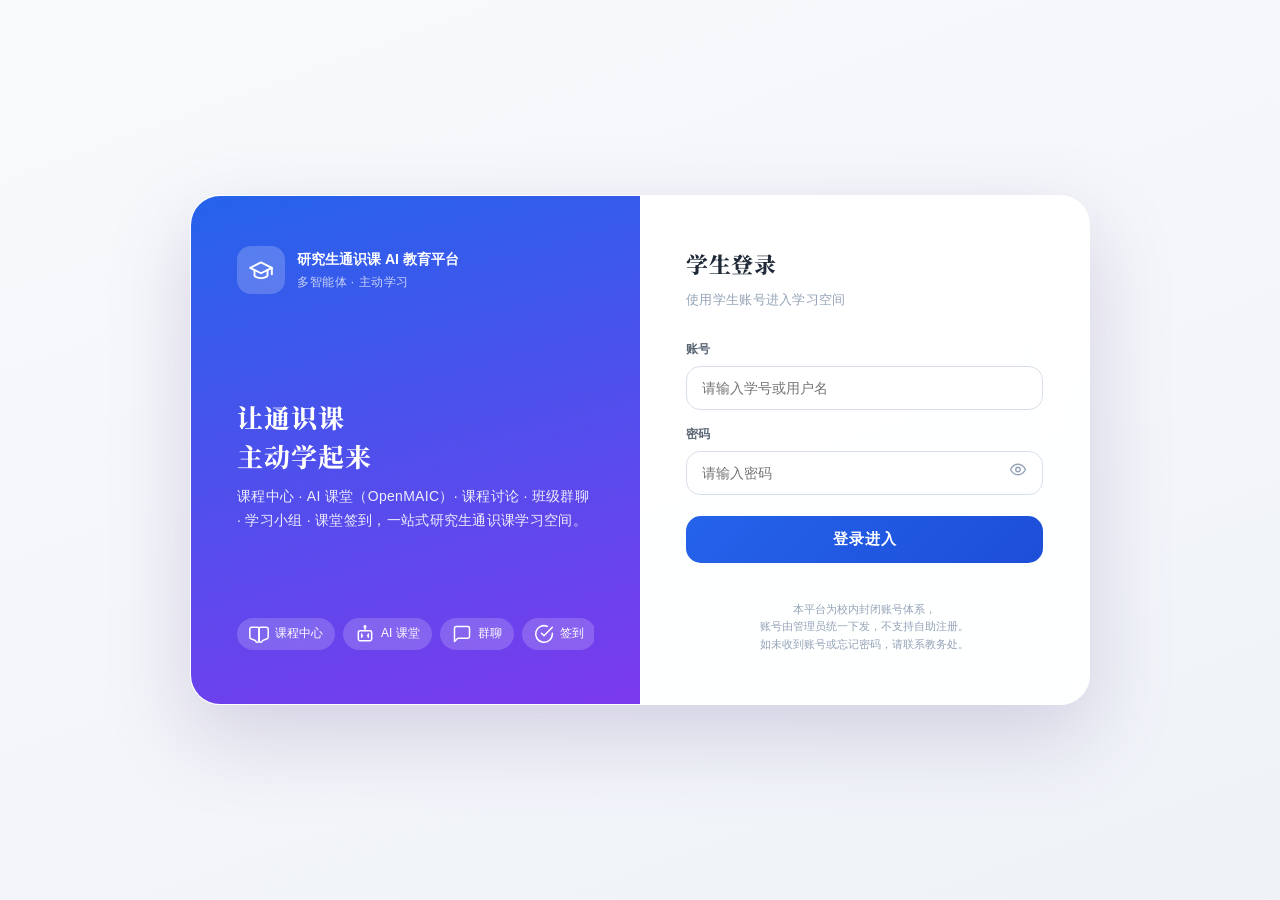
==== commit 3bd35d0a: "fix(D3): 课程ID对齐后端(3门)、作业标题同名、放开登录框位数" ====
--- a/index.html
+++ b/index.html
@@ -34,7 +34,7 @@
       <h2 style="margin-bottom:6px">学生登录</h2>
       <p class="h-sub" style="margin-bottom:18px">使用学生账号进入学习空间</p>
       <div id="loginForm">
-        <div class="field"><label>学号</label><input id="li-user" placeholder="请输入 8 位学号" inputmode="numeric" maxlength="8" /></div>
+        <div class="field"><label>账号</label><input id="li-user" placeholder="请输入学号或用户名" /></div>
         <div class="field">
           <label>密码</label>
           <div class="field-in">
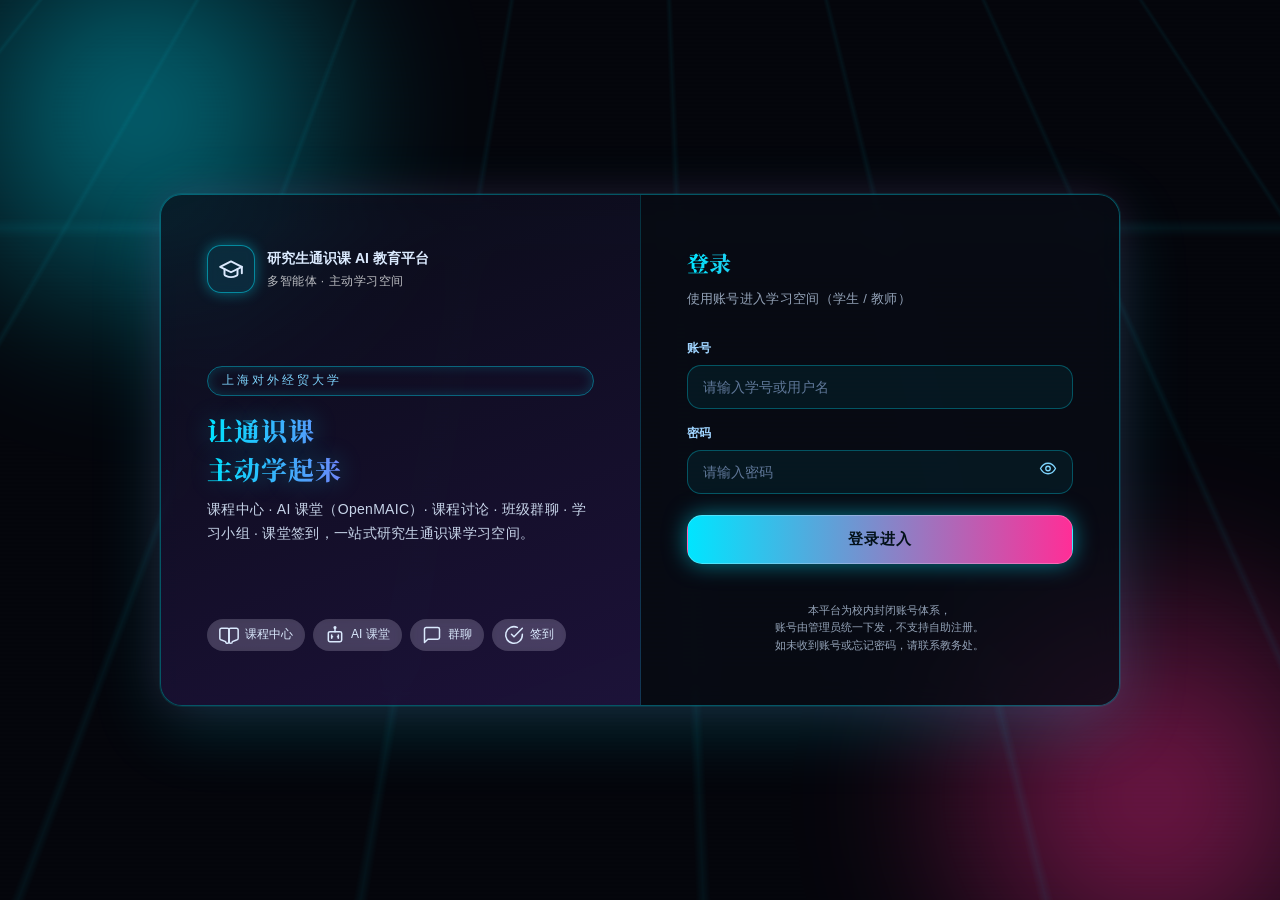
==== commit 3b090e91: "feat: 同步校内真实前端（通知中心 / 课件预览 / 教师端），旧静态演示版下线 功能同步 - 师生互通通知中心：教师发布公告/布置作业/批改/开签到/新增章节 → 学生端；   学生交作业（含附" ====
--- a/index.html
+++ b/index.html
@@ -3,26 +3,33 @@
 <head>
 <meta charset="UTF-8" />
 <meta name="viewport" content="width=device-width, initial-scale=1.0" />
-<title>研究生通识课 AI 教育平台 · 学生端</title>
+<title>研究生通识课 AI 教育平台</title>
 <link rel="preconnect" href="https://fonts.googleapis.com" />
 <link rel="preconnect" href="https://fonts.gstatic.com" crossorigin />
 <link href="https://fonts.googleapis.com/css2?family=Noto+Serif+SC:wght@600;700;800&family=Nunito:wght@600;700;800&display=swap" rel="stylesheet" />
-<link rel="stylesheet" href="styles.css" />
+<link rel="stylesheet" href="styles.css?v=20261030g" />
 </head>
 <body>
 
-<!-- ============ 登录（仅学生） ============ -->
+<!-- ============ 登录（学生 / 教师） ============ -->
 <div id="login" class="login-wrap">
+  <div class="login-bg" aria-hidden="true">
+    <div class="bg-grid"></div>
+    <div class="bg-glow bg-glow--cyan"></div>
+    <div class="bg-glow bg-glow--magenta"></div>
+    <div class="bg-scan"></div>
+  </div>
   <div class="login-card">
     <div class="login-left">
       <div class="brand">
         <div class="b-mark" data-icon="graduation-cap"></div>
         <div>
           <b>研究生通识课 AI 教育平台</b>
-          <div class="b-sub">多智能体 · 主动学习</div>
+          <div class="b-sub">多智能体 · 主动学习空间</div>
         </div>
       </div>
-      <h1 style="font-size:26px;margin:18px 0 10px">让通识课<br>主动学起来</h1>
+      <div class="b-eyebrow">上海对外经贸大学</div>
+      <h1 style="font-size:26px;margin:14px 0 10px">让通识课<br>主动学起来</h1>
       <p style="opacity:.9;font-size:14px;line-height:1.7">
         课程中心 · AI 课堂（OpenMAIC）· 课程讨论 · 班级群聊 · 学习小组 · 课堂签到，一站式研究生通识课学习空间。
       </p>
@@ -31,8 +38,8 @@
       </div>
     </div>
     <div class="login-right">
-      <h2 style="margin-bottom:6px">学生登录</h2>
-      <p class="h-sub" style="margin-bottom:18px">使用学生账号进入学习空间</p>
+      <h2 style="margin-bottom:6px">登录</h2>
+      <p class="h-sub" style="margin-bottom:18px">使用账号进入学习空间（学生 / 教师）</p>
       <div id="loginForm">
         <div class="field"><label>账号</label><input id="li-user" placeholder="请输入学号或用户名" /></div>
         <div class="field">
@@ -115,7 +122,7 @@
     <div class="topbar">
       <div class="search"><span class="ic" data-icon="search"></span><input id="topSearch" placeholder="搜索课程、资料、讨论…" /></div>
       <div class="top-actions">
-        <div class="bell" id="bellBtn"><span class="ic" data-icon="bell"></span><span class="dot"></span>
+        <div class="bell" id="bellBtn" title="通知中心"><span class="ic" data-icon="bell"></span><span class="bell-badge" id="bellBadge"></span>
           <div class="notify" id="notifyPanel"></div>
         </div>
         <div class="avatar-wrap">
@@ -149,9 +156,10 @@
   </div>
 </div>
 
-<script src="data.js"></script>
-<script src="icons.js"></script>
-<script src="api.js"></script>
-<script src="app.js"></script>
+<!-- 脚本带版本号：更新前端后改这里的 v，浏览器就不会继续用旧缓存 -->
+<script src="data.js?v=20261030g"></script>
+<script src="icons.js?v=20261030g"></script>
+<script src="api.js?v=20261030g"></script>
+<script src="app.js?v=20261030g"></script>
 </body>
 </html>
--- a/styles.css
+++ b/styles.css
@@ -141,7 +141,7 @@
 .search{flex:1;max-width:440px;display:flex;align-items:center;gap:9px;background:rgba(255,255,255,.7);border:1px solid var(--border);border-radius:15px;padding:10px 15px;color:var(--text-3);transition:.2s}
 .search:focus-within{border-color:var(--primary);box-shadow:0 0 0 4px rgba(37,99,235),.14)}
 .search input{border:none;background:transparent;outline:none;flex:1;font-size:13px;color:var(--text)}
-.top-actions{margin-left:auto;display:flex;align-items:center;gap:18px}
+.top-actions{margin-left:auto;display:flex;align-items:center;gap:20px}
 .bell{position:relative;font-size:19px;cursor:pointer;transition:.2s}
 .bell:hover{transform:scale(1.1)}
 .bell .dot{position:absolute;top:-2px;right:-2px;width:9px;height:9px;background:var(--accent);border-radius:50%;border:2px solid #fff;box-shadow:0 0 0 2px rgba(14,165,233),.4)}
@@ -510,16 +510,57 @@
 .remember{display:flex;align-items:center;gap:8px;font-size:12px;color:var(--text-2);margin:2px 0 4px;cursor:pointer}
 .remember input{accent-color:var(--primary-deep)}
 
-/* 通知下拉 */
+/* ===== 通知中心：师生互通的消息通道 ===== */
 .bell{position:relative}
-.notify{position:absolute;right:0;top:46px;width:300px;background:var(--surface);border:1px solid var(--border);border-radius:16px;box-shadow:var(--shadow);padding:8px;display:none;z-index:40}
-.notify.show{display:block}
-.notify .nt-head{font-size:12px;color:var(--text-2);padding:8px 11px;display:flex;justify-content:space-between;align-items:center}
-.notify .nt-item{display:flex;gap:11px;padding:11px;border-radius:12px;font-size:13px;color:var(--text);cursor:pointer;transition:.18s}
+.bell .bell-badge{position:absolute;top:-8px;right:-6px;z-index:5;min-width:18px;height:18px;padding:0 5px;box-sizing:border-box;
+  border-radius:9px;background:linear-gradient(135deg,#F87171,#DC2626);color:#fff;
+  font-size:11px;font-weight:800;line-height:18px;text-align:center;
+  border:2px solid var(--surface);box-shadow:0 4px 10px rgba(220,38,38,.35);display:none}
+.bell .bell-badge.show{display:block;animation:badgePop .28s cubic-bezier(.22,1.4,.4,1)}
+@keyframes badgePop{from{transform:scale(.3);opacity:0}to{transform:scale(1);opacity:1}}
+
+.notify{position:absolute;right:0;top:46px;width:392px;max-width:calc(100vw - 32px);background:var(--surface);
+  border:1px solid var(--border);border-radius:18px;box-shadow:0 24px 60px rgba(20,30,60,.18);
+  display:none;flex-direction:column;max-height:calc(100vh - 100px);z-index:60;overflow:hidden}
+.notify.show{display:flex;animation:fadeUp .18s ease}
+.notify .nt-head{flex:0 0 auto;display:flex;align-items:center;justify-content:space-between;gap:10px;
+  padding:14px 16px;border-bottom:1px solid var(--border);background:var(--surface)}
+.notify .nt-h-title{font-size:14px;font-weight:800;letter-spacing:.3px}
+.notify .nt-h-right{display:flex;align-items:center;gap:10px;font-size:11px}
+.notify .nt-link{background:none;border:none;color:var(--primary-deep);font-size:11px;font-weight:700;
+  cursor:pointer;padding:4px 8px;border-radius:8px;transition:.18s;font-family:inherit}
+.notify .nt-link:hover{background:var(--primary-soft)}
+.notify .nt-link.ghost{color:var(--text-3)}
+.notify .nt-list{flex:1 1 auto;min-height:0;max-height:min(58vh,420px);overflow-y:auto;padding:6px}
+.notify .nt-item{position:relative;display:flex;gap:11px;padding:11px 12px;border-radius:13px;cursor:pointer;transition:.18s}
 .notify .nt-item:hover{background:var(--surface-2)}
-.notify .nt-ic{width:34px;height:34px;border-radius:11px;background:var(--primary-soft);display:flex;align-items:center;justify-content:center;color:var(--primary-deep);flex-shrink:0}
-.notify .nt-body p{font-size:12px;color:var(--text-3);margin-top:2px}
-.notify .nt-empty{padding:18px;text-align:center;color:var(--text-3);font-size: 12px}
+.notify .nt-item.unread{background:linear-gradient(100deg,var(--primary-soft),transparent 72%)}
+.notify .nt-item.unread:hover{background:linear-gradient(100deg,var(--primary-soft),var(--surface-2) 85%)}
+.notify .nt-ic{width:34px;height:34px;border-radius:11px;display:flex;align-items:center;justify-content:center;flex-shrink:0}
+.notify .nt-main{flex:1;min-width:0}
+.notify .nt-title{font-size:13px;font-weight:700;color:var(--text);line-height:1.45;
+  display:-webkit-box;-webkit-line-clamp:2;-webkit-box-orient:vertical;overflow:hidden}
+.notify .nt-item.unread .nt-title{color:var(--primary-deep)}
+.notify .nt-desc{font-size:12px;color:var(--text-3);margin-top:3px;line-height:1.55;
+  display:-webkit-box;-webkit-line-clamp:2;-webkit-box-orient:vertical;overflow:hidden}
+.notify .nt-meta{display:flex;align-items:center;gap:8px;margin-top:6px;flex-wrap:wrap}
+.notify .nt-chip{font-size:10px;font-weight:700;color:var(--text-2);background:var(--bg-2);
+  padding:2px 7px;border-radius:6px;max-width:180px;overflow:hidden;text-overflow:ellipsis;white-space:nowrap}
+.notify .nt-time{font-size:10px;color:var(--text-3)}
+.notify .nt-dot{position:absolute;top:15px;right:10px;width:7px;height:7px;border-radius:50%;background:var(--primary)}
+.notify .nt-group{padding:12px 14px 6px;font-size:11px;font-weight:800;color:var(--text-3);
+  letter-spacing:.6px;border-top:1px solid var(--border);margin-top:4px}
+.notify .nt-empty{padding:26px 18px;text-align:center;color:var(--text-3);font-size:12px;line-height:1.8}
+.notify .nt-foot{flex:0 0 auto;padding:8px 10px;border-top:1px solid var(--border);text-align:center;background:var(--surface-2)}
+
+/* 课程公告卡片（学生端阅读教师发布的内容） */
+.ann-card{border:1px solid var(--border);border-radius:14px;padding:16px 18px;margin-top:12px;background:var(--surface);transition:.2s}
+.ann-card:hover{border-color:var(--primary-line);box-shadow:var(--shadow-sm)}
+.ann-card .ann-head{display:flex;align-items:baseline;justify-content:space-between;gap:12px}
+.ann-card .ann-head b{font-size:14px;color:var(--text)}
+.ann-card .ann-time{font-size:11px;color:var(--text-3);white-space:nowrap}
+.ann-card .ann-body{font-size:13px;color:var(--text-2);line-height:1.85;margin-top:8px;word-break:break-word}
+.ann-card .ann-foot{font-size:11px;color:var(--text-3);margin-top:10px}
 
 /* 面包屑 */
 .crumb{display:none;align-items:center;gap:6px;font-size:13px;color:var(--text-3);margin:-6px 0 18px;flex-wrap:wrap}
@@ -683,3 +724,151 @@
 .msg .m-time{font-size:10px;opacity:.55;margin-top:4px;text-align:right}
 .msg.me .m-time{color:rgba(255,255,255,.85)}
 
+/* 作业状态徽章 */
+.badge.ok{display:inline-block;padding:3px 10px;border-radius:999px;font-size:12px;font-weight:700;
+  color:#16a34a;background:#dcfce7;border:1px solid #bbf7d0}
+/* 学习小组 */
+.group-grid{display:grid;grid-template-columns:repeat(auto-fill,minmax(240px,1fr));gap:14px;margin-top:14px}
+.group-card{padding:16px}
+.group-head{display:flex;align-items:center;justify-content:space-between;gap:8px}
+.group-name{font-size:16px;font-weight:800;color:var(--text-1)}
+.group-vis{font-size:11px;padding:2px 8px;border-radius:999px}
+.group-vis.pub{color:#2563eb;background:#dbeafe}
+.group-vis.pri{color:#b45309;background:#fef3c7}
+.group-desc{font-size:13px;color:var(--text-2);margin:8px 0 12px;line-height:1.6}
+.group-foot{display:flex;align-items:center;justify-content:space-between;gap:8px}
+
+/* ============ 教师端模块 ============ */
+.t-toolbar{display:flex;gap:10px;flex-wrap:wrap;align-items:center;margin:12px 0}
+.t-form{display:grid;grid-template-columns:1fr 1fr;gap:10px;background:var(--surface-2);padding:14px;border-radius:var(--radius);margin:12px 0}
+.t-form .full{grid-column:1/-1}
+.t-form label{display:block;font-size:12px;color:var(--text-2);margin-bottom:4px}
+.t-form input,.t-form textarea,.t-form select{
+  width:100%;padding:9px 11px;border:1px solid var(--border-2);border-radius:var(--radius-sm);
+  font-size:13px;background:var(--surface);color:var(--text);outline:none;box-sizing:border-box;font-family:inherit}
+.t-form input:focus,.t-form textarea:focus,.t-form select:focus{border-color:var(--primary)}
+.t-form textarea{resize:vertical;line-height:1.5}
+.t-section{background:var(--surface);border:1px solid var(--border);border-radius:var(--radius);padding:16px;margin-bottom:14px;box-shadow:var(--shadow-sm)}
+.t-row{display:flex;gap:10px;align-items:center;justify-content:space-between;padding:11px 14px;border:1px solid var(--border);border-radius:var(--radius-sm);margin-bottom:8px;background:var(--surface)}
+.t-table{width:100%;border-collapse:collapse;background:var(--surface);border:1px solid var(--border);border-radius:var(--radius);overflow:hidden;font-size:13px;margin-top:6px}
+.t-table th,.t-table td{padding:10px 12px;text-align:left;border-bottom:1px solid var(--border);vertical-align:top}
+.t-table th{background:var(--surface-2);color:var(--text-2);font-weight:700;white-space:nowrap}
+.t-table tr:last-child td{border-bottom:none}
+.t-table tr:hover td{background:var(--surface-2)}
+.t-table a{color:var(--primary);text-decoration:none}
+.t-table a:hover{text-decoration:underline}
+.badge{display:inline-block;padding:2px 9px;border-radius:20px;font-size:12px;background:var(--primary-soft);color:var(--primary-deep)}
+.badge.green{background:var(--success-soft);color:var(--success)}
+.badge.gray{background:var(--bg-2);color:var(--text-2)}
+.muted2{color:var(--text-3);font-size:12px;line-height:1.6}
+.btn.ghost{background:var(--surface);color:var(--text-2);border:1px solid var(--border-2)}
+
+/* 学生导入结果面板：逐行说明成功 / 跳过 / 未导入的原因 */
+.import-result{border:1px solid var(--border);border-radius:var(--radius);overflow:hidden;margin:6px 0 14px;background:var(--surface);box-shadow:var(--shadow-sm)}
+.import-result .ir-head{display:flex;align-items:center;justify-content:space-between;gap:12px;padding:11px 14px;font-size:13px;border-bottom:1px solid var(--border)}
+.import-result .ir-head.ok{background:var(--success-soft)}
+.import-result .ir-head.warn{background:#FEF6E7}
+.import-result .ir-nums{font-size:12px;color:var(--text-2)}
+.import-result .ir-nums b{font-size:13px;color:var(--text)}
+.import-result .ir-close{background:none;border:none;cursor:pointer;color:var(--text-3);font-size:14px;line-height:1;padding:2px 6px;border-radius:6px}
+.import-result .ir-close:hover{background:rgba(0,0,0,.06);color:var(--text)}
+.import-result .ir-list{max-height:260px;overflow-y:auto}
+.import-result .ir-row{display:flex;gap:10px;align-items:flex-start;padding:9px 14px;font-size:12px;border-bottom:1px dashed var(--border)}
+.import-result .ir-row:last-child{border-bottom:none}
+.import-result .ir-tag{flex:0 0 auto;padding:2px 8px;border-radius:20px;font-size:11px;font-weight:700}
+.import-result .ir-tag.ok{background:var(--success-soft);color:var(--success)}
+.import-result .ir-tag.skip{background:var(--bg-2);color:var(--text-2)}
+.import-result .ir-tag.err{background:var(--danger-soft);color:var(--danger)}
+.import-result .ir-who{flex:0 0 auto;color:var(--text-2);font-weight:700}
+.import-result .ir-why{flex:1;color:var(--text-3);line-height:1.6}
+
+/* =========================================================
+   赛博朋克登录（全屏）
+   ========================================================= */
+.login-wrap{background:#05060c}
+
+.login-bg{position:absolute;inset:0;z-index:0;overflow:hidden;pointer-events:none}
+.bg-grid{
+  position:absolute;left:-50%;right:-50%;top:-60%;height:220%;
+  background-image:
+    linear-gradient(rgba(0,229,255,.10) 1px,transparent 1px),
+    linear-gradient(90deg,rgba(0,229,255,.10) 1px,transparent 1px);
+  background-size:46px 46px;
+  transform:perspective(420px) rotateX(62deg);
+  transform-origin:50% 0;
+  animation:gridMove 14s linear infinite;
+  opacity:.55;
+}
+@keyframes gridMove{from{background-position:0 0}to{background-position:0 46px}}
+.bg-glow{position:absolute;border-radius:50%;filter:blur(60px);opacity:.5}
+.bg-glow--cyan{left:-12vw;top:-14vw;width:46vw;height:46vw;background:radial-gradient(circle,#00e5ff 0%,transparent 65%)}
+.bg-glow--magenta{right:-14vw;bottom:-16vw;width:48vw;height:48vw;background:radial-gradient(circle,#ff2e97 0%,transparent 65%)}
+.bg-scan{position:absolute;inset:0;background:repeating-linear-gradient(transparent 0 2px,rgba(0,0,0,.28) 3px,transparent 4px);opacity:.35;mix-blend-mode:overlay}
+
+.login-card{
+  width:960px;max-width:94vw;
+  background:rgba(10,14,24,.62);
+  backdrop-filter:blur(14px);-webkit-backdrop-filter:blur(14px);
+  border:1px solid rgba(0,229,255,.35);
+  border-radius:22px;
+  box-shadow:0 0 0 1px rgba(0,229,255,.10),0 20px 70px rgba(0,229,255,.18),0 0 40px rgba(255,46,151,.12);
+  position:relative;z-index:2;
+}
+.login-left{
+  background:linear-gradient(160deg,rgba(10,16,30,.25),rgba(124,58,237,.18));
+  color:#dbeafe;
+  border-right:1px solid rgba(0,229,255,.18);
+}
+.login-left h1{
+  background:linear-gradient(90deg,#00e5ff,#a855f7,#ff2e97);
+  -webkit-background-clip:text;background-clip:text;color:transparent;
+  text-shadow:0 0 24px rgba(0,229,255,.35);
+}
+.b-eyebrow{
+  display:inline-block;font-size:12px;letter-spacing:3px;color:#7dd3fc;
+  border:1px solid rgba(0,229,255,.4);border-radius:999px;padding:4px 14px;
+  box-shadow:inset 0 0 12px rgba(0,229,255,.18);
+}
+.b-mark{
+  background:rgba(0,229,255,.12);
+  border:1px solid rgba(0,229,255,.5);
+  box-shadow:0 0 14px rgba(0,229,255,.4);
+}
+.login-right{background:rgba(8,12,20,.35);color:#cfe9ff}
+.login-right h2{
+  background:linear-gradient(90deg,#00e5ff,#ff2e97);
+  -webkit-background-clip:text;background-clip:text;color:transparent;
+}
+.field label{color:#9fd4ff}
+.field input{
+  background:rgba(0,229,255,.06);
+  border:1px solid rgba(0,229,255,.3);
+  color:#eaf6ff;
+}
+.field input::placeholder{color:#5f7798}
+.field input:focus{
+  border-color:#00e5ff;
+  box-shadow:0 0 0 3px rgba(0,229,255,.18),0 0 18px rgba(0,229,255,.25);
+  background:rgba(0,229,255,.1);
+}
+.eye{color:#7dd3fc}
+.eye:hover{color:#00e5ff}
+.login-right .muted{color:#8aa6c4}
+
+.login-right .btn:not(.ghost){
+  background:linear-gradient(90deg,#00e5ff,#ff2e97);
+  color:#04121a;font-weight:800;letter-spacing:1px;
+  border:1px solid rgba(255,255,255,.25);
+  box-shadow:0 0 22px rgba(0,229,255,.5);
+}
+.login-right .btn:not(.ghost):hover{box-shadow:0 0 34px rgba(0,229,255,.85);transform:translateY(-2px)}
+.login-right .btn.ghost{
+  background:transparent;color:#9fd4ff;
+  border:1px solid rgba(0,229,255,.4);box-shadow:none;
+}
+.login-right .btn.ghost:hover{background:rgba(0,229,255,.1);color:#eaf6ff;border-color:#00e5ff}
+
+@media (prefers-reduced-motion: reduce){
+  .bg-grid{animation:none}
+}
+
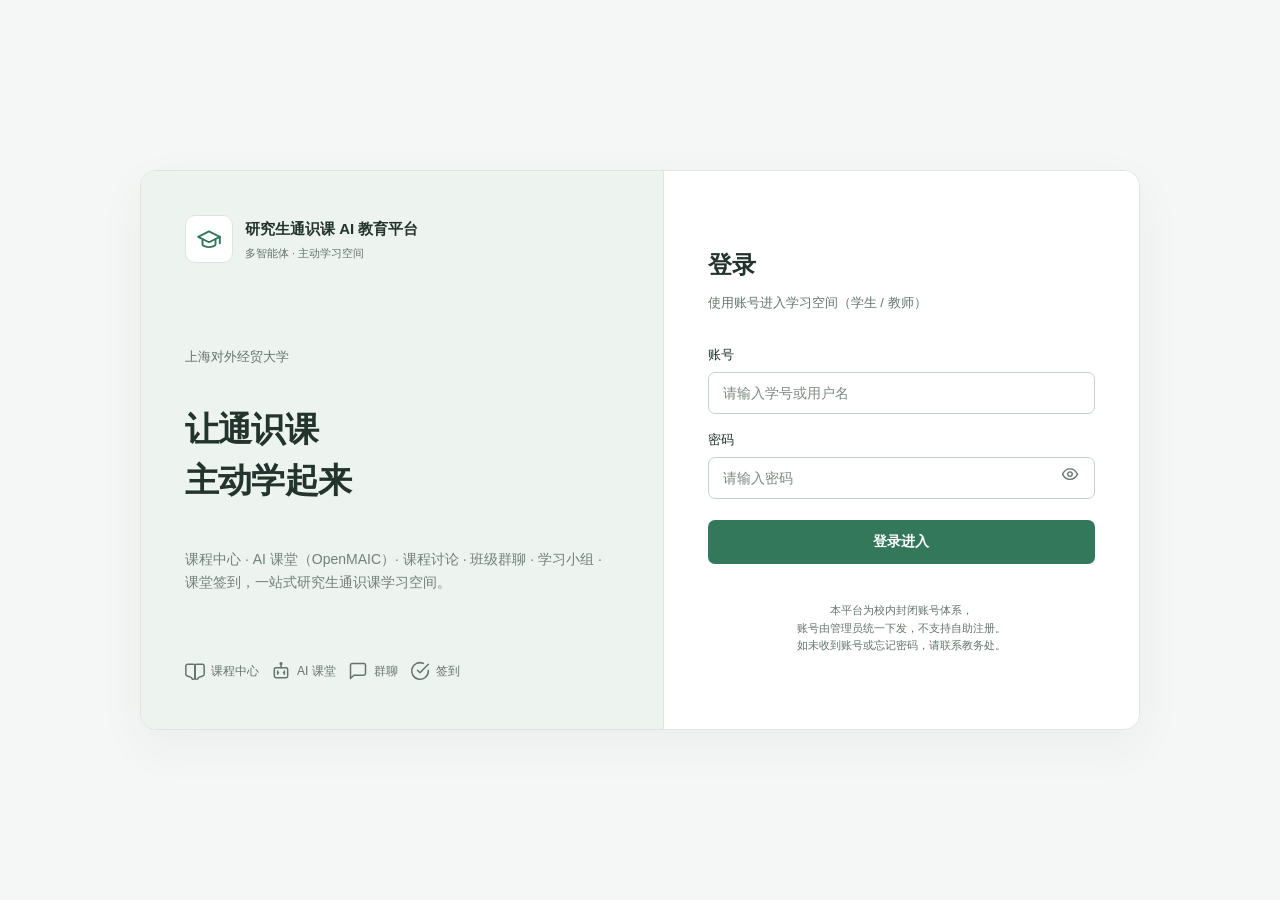
==== commit fd76e3dd: "style: simplify student and teacher campus interfaces" ====
--- a/index.html
+++ b/index.html
@@ -4,10 +4,8 @@
 <meta charset="UTF-8" />
 <meta name="viewport" content="width=device-width, initial-scale=1.0" />
 <title>研究生通识课 AI 教育平台</title>
-<link rel="preconnect" href="https://fonts.googleapis.com" />
-<link rel="preconnect" href="https://fonts.gstatic.com" crossorigin />
-<link href="https://fonts.googleapis.com/css2?family=Noto+Serif+SC:wght@600;700;800&family=Nunito:wght@600;700;800&display=swap" rel="stylesheet" />
-<link rel="stylesheet" href="styles.css?v=20261030g" />
+<link rel="stylesheet" href="styles.css?v=20261104a" />
+<link rel="stylesheet" href="campus.css?v=20261104a" />
 </head>
 <body>
 
--- a/campus.css
+++ b/campus.css
@@ -0,0 +1,313 @@
+/* Campus presentation layer. Loaded after styles.css; no business behavior. */
+:root {
+  --bg: #F5F7F6;
+  --bg-2: #EDF1EE;
+  --surface: #FFFFFF;
+  --surface-2: #F8FAF9;
+  --text: #23332D;
+  --text-1: #23332D;
+  --text-2: #65746C;
+  --text-3: #65746C;
+  --text-soft: #65746C;
+  --border: #DDE5E0;
+  --border-2: #C5D1C9;
+  --primary: #34785B;
+  --primary-deep: #285F47;
+  --primary-soft: #EDF5EF;
+  --primary-line: #C6DDCE;
+  --ai: #34785B;
+  --ai-deep: #285F47;
+  --ai-soft: #EDF5EF;
+  --accent: #477968;
+  --accent-soft: #EFF5F2;
+  --success: #2D7150;
+  --success-soft: #EDF6EF;
+  --warning: #926219;
+  --warning-soft: #FAF3E6;
+  --danger: #B44040;
+  --danger-soft: #FAEEEE;
+  --sidebar: #FFFFFF;
+  --sidebar-2: #F0F4F1;
+  --sidebar-text: #65746C;
+  --sidebar-text-2: #65746C;
+  --sidebar-w: 224px;
+  --glass: #FFFFFF;
+  --glass-border: #DDE5E0;
+  --radius: 12px;
+  --radius-sm: 8px;
+  --radius-lg: 16px;
+  --shadow-sm: none;
+  --shadow: 0 12px 36px rgba(35, 51, 45, .10);
+  --shadow-glow: none;
+  --font-sans: "Microsoft YaHei", "PingFang SC", "Segoe UI", sans-serif;
+  --font-serif: var(--font-sans);
+}
+
+body { background: var(--bg); line-height: 1.7; }
+body::before { background: var(--bg); }
+button, input, textarea, select { font-family: inherit; }
+button, a, input, textarea, select { -webkit-tap-highlight-color: transparent; }
+:is(button, a, input, textarea, select, [tabindex]):focus-visible {
+  outline: 2px solid var(--primary);
+  outline-offset: 3px;
+}
+input, textarea, select { accent-color: var(--primary); }
+button:disabled { opacity: .6; cursor: not-allowed; transform: none; }
+.page, .msg, .chat-msg, .ai-msg { animation: none; }
+.ic { flex-shrink: 0; }
+
+/* Quiet shared navigation; existing role-specific entries stay intact. */
+.sidebar { padding: 28px 16px 20px; border-color: var(--border); overflow-y: auto; }
+.logo { padding: 0 6px 26px; gap: 10px; }
+.logo .mark { width: 36px; height: 36px; border-radius: 10px; background: var(--primary-soft); color: var(--primary); box-shadow: none; }
+.logo .name, .logo b { color: var(--text); font-size: 14px; font-weight: 700; letter-spacing: 0; }
+.logo .sub { margin-top: 4px; font-size: 12px; letter-spacing: 0; }
+.role-tag { border-radius: 5px; font-weight: 500; letter-spacing: 0; }
+.role-tag.teacher { background: var(--primary-soft); color: var(--primary-deep); }
+.nav { gap: 6px; }
+.nav-item { padding: 11px 13px; border-radius: 8px; font-weight: 500; transition: background .15s; }
+.nav-item:hover { color: var(--text); transform: none; }
+.nav-item.active { background: var(--primary-soft); color: var(--primary-deep); font-weight: 700; }
+.nav-item.active::before { left: 0; width: 3px; height: 18px; border-radius: 2px; background: var(--primary); }
+.nav-item .badge { background: var(--primary); box-shadow: none; }
+.nav-card { margin-top: auto; background: var(--surface-2); border-color: var(--border); padding: 16px; border-radius: 10px; box-shadow: none; }
+.nav-card b { color: var(--text); font-weight: 600; }
+.main { margin-left: var(--sidebar-w); }
+.topbar { height: 76px; padding: 0 40px; background: var(--surface); backdrop-filter: none; -webkit-backdrop-filter: none; }
+.search { max-width: 420px; border-radius: 7px; padding: 9px 12px; background: var(--surface-2); }
+.search:focus-within { border-color: var(--primary); box-shadow: 0 0 0 3px rgba(52,120,91,.08); }
+.search input { min-width: 0; }
+.top-actions { gap: 22px; }
+.avatar { background: var(--primary); box-shadow: none; font-weight: 600; }
+.avatar:hover, .bell:hover { transform: none; }
+.topbar .avatar { display: block; line-height: 40px; padding: 0 5px; white-space: nowrap; overflow: hidden; text-overflow: ellipsis; }
+.bell .bell-badge { background: var(--danger); box-shadow: none; }
+.content { padding: 36px 40px 64px; max-width: 1360px; margin: 0 auto; }
+.content.learn-active { max-width: 1560px; }
+.h-title { font-size: 26px; font-weight: 700; letter-spacing: -.4px; margin-bottom: 6px; }
+.h-sub { color: var(--text-2); font-size: 13px; margin-bottom: 28px; letter-spacing: 0; }
+.h-title2, .st-course, .chapter .ch { font-weight: 600; letter-spacing: 0; }
+.crumb { margin: 0 0 20px; }
+
+/* Consistent controls and surfaces. Hover never moves a teaching action. */
+.btn, .btn.ai { background: var(--primary); border: 1px solid transparent; border-radius: 7px; padding: 10px 18px; box-shadow: none; font-weight: 600; transition: background .15s, border-color .15s; }
+.btn:hover, .btn.ai:hover { background: var(--primary-deep); transform: none; box-shadow: none; filter: none; }
+.btn:active { transform: none; }
+.btn.sm { padding: 7px 12px; border-radius: 6px; }
+.btn.ghost { background: var(--surface); border-color: var(--border-2); color: var(--text); }
+.btn.ghost:hover { background: var(--surface-2); border-color: #AABBAF; box-shadow: none; transform: none; }
+.card, .chart-card, .stat, .t-section, .signin-task, .signin-card, .signin-panel { box-shadow: none; }
+.card:hover, .chart-card:hover, .stat:hover, .signin-task:hover, .signin-card:hover { box-shadow: none; border-color: var(--border); }
+.card { padding: 24px; }
+.tag, .badge { border-radius: 5px; font-weight: 500; letter-spacing: 0; }
+.tag.warm { color: var(--primary-deep); }
+.progress { height: 5px; background: var(--bg-2); }
+.progress > span, .hbar .track > span, .bar .col { background: var(--primary); box-shadow: none; }
+.stat-grid { gap: 18px; }
+.stat { padding: 22px; }
+.stat::after, .signin-card::before { display: none; }
+.stat .num { font-size: 28px; font-weight: 600; font-variant-numeric: tabular-nums; letter-spacing: -.5px; }
+.stat .ic { box-shadow: none; border-radius: 8px; }
+.bar .col { border-radius: 4px 4px 0 0; }
+.bar:hover .col { filter: none; }
+.donut, .donut span { box-shadow: none; }
+.filter button, .learn-tabs button, .seg button { border-radius: 7px; box-shadow: none; font-weight: 500; }
+.filter button:hover, .learn-tabs button:hover { transform: none; }
+.filter button.active, .learn-tabs button.active, .seg button.active, .chip.on { background: var(--primary-soft); color: var(--primary-deep); border-color: var(--primary-line); }
+
+/* Course subject marks replace the saturated demo cover colors visually. */
+.course-grid { grid-template-columns: repeat(auto-fill, minmax(min(100%, 275px), 1fr)); gap: 24px; }
+.course-card { box-shadow: none; border-radius: 12px; transition: border-color .15s; }
+.course-card:hover { border-color: #A3BBAA; box-shadow: none; }
+.course-cover { height: 154px; justify-content: flex-start; padding: 28px; font-size: 36px; font-weight: 600; letter-spacing: -1px; color: #4F6A59; }
+/* app.js assigns decorative inline background colors, not user cover images. */
+.course-card > .course-cover { background: #E8EFEA !important; }
+.course-card:nth-child(3n+2) > .course-cover { background: #EDEFE7 !important; color: #65704C; }
+.course-card:nth-child(3n) > .course-cover { background: #E8EEEE !important; color: #516B6A; }
+.course-cover::after { display: none; }
+.course-body { padding: 22px 24px 24px; }
+.course-body h4 { font-size: 17px; font-weight: 600; line-height: 1.5; margin-bottom: 8px; }
+.course-meta { margin-bottom: 20px; }
+.course-body h4 mark { background: #F6EDC9; font-weight: 600; }
+
+/* Login: typography and breathing room, without remote fonts or animation. */
+.login-wrap { background: var(--bg); height: auto; min-height: 100svh; padding: 48px 24px; overflow: visible; }
+.login-bg { display: none; }
+.login-card { width: 1000px; max-width: 100%; min-height: 560px; background: var(--surface); border: 1px solid var(--border); border-radius: 16px; box-shadow: 0 16px 48px rgba(35,51,45,.05); backdrop-filter: none; -webkit-backdrop-filter: none; }
+.login-left { flex: 1.12; padding: 44px; background: #EDF3EE; color: var(--text); border-right: 1px solid var(--border); }
+.brand { gap: 12px; margin-bottom: 60px; }
+.brand b { font-size: 15px; font-weight: 600; }
+.b-mark { background: var(--surface); border: 1px solid var(--border); color: var(--primary); border-radius: 10px; box-shadow: none; flex-shrink: 0; backdrop-filter: none; }
+.b-sub { color: var(--text-2); letter-spacing: 0; opacity: 1; font-size: 11px; }
+.b-eyebrow { color: var(--text-2); background: none; border: 0; border-radius: 0; padding: 0; letter-spacing: 0; box-shadow: none; font-size: 13px; }
+.login-left h1 { background: none; color: var(--text); -webkit-text-fill-color: currentColor; text-shadow: none; font-weight: 600; line-height: 1.5; letter-spacing: -.8px; }
+.login-left h1[style] { font-size: 34px !important; margin: 12px 0 18px !important; }
+.login-left p { color: var(--text-2); letter-spacing: 0; max-width: 30em; }
+.b-tags { margin-top: 42px; gap: 12px; flex-wrap: wrap; overflow: visible; }
+.b-tags > span { background: none; border: 0; border-radius: 0; padding: 0; color: var(--text-2); font-size: 12px; backdrop-filter: none; }
+.login-right { padding: 44px; color: var(--text); background: var(--surface); }
+.login-right h2 { background: none; color: var(--text); -webkit-text-fill-color: currentColor; font-size: 24px; font-weight: 600; letter-spacing: 0; }
+.login-right .muted { color: var(--text-2); }
+.field label { color: var(--text); font-size: 13px; font-weight: 500; letter-spacing: 0; }
+.field input { background: var(--surface); border: 1px solid var(--border-2); border-radius: 7px; color: var(--text); padding: 12px 14px; }
+.field-in input { padding-right: 44px; }
+.field input::placeholder { color: #7D8880; }
+.field input:focus { background: var(--surface); border-color: var(--primary); box-shadow: 0 0 0 3px rgba(52,120,91,.08); }
+.eye { color: var(--text-2); }
+.eye:hover { color: var(--primary); }
+.login-right .btn:not(.ghost) { background: var(--primary); color: #FFFFFF; border: 1px solid transparent; box-shadow: none; font-size: 14px; font-weight: 600; letter-spacing: 0; padding: 12px; }
+.login-right .btn:not(.ghost):hover { background: var(--primary-deep); box-shadow: none; transform: none; }
+.login-right .btn.ghost { background: var(--surface); color: var(--text); border-color: var(--border-2); box-shadow: none; }
+.login-right .btn.ghost:hover { background: var(--surface-2); color: var(--text); border-color: #AABBAF; }
+
+/* Learning, communication and AI share the same restrained component language. */
+.learn { grid-template-columns: 210px minmax(0, 1fr); gap: 20px; }
+.learn > *, .social > *, .chat-layout > * { min-width: 0; }
+.chapter { padding: 18px 12px; }
+.chapter .item { border-radius: 6px; }
+.chapter .item.active { background: var(--primary-soft); }
+#page-learn .card:hover { box-shadow: none; }
+.video { background: #27352E; box-shadow: none; }
+.video::before { display: none; }
+.player-wrap[style] { box-shadow: none !important; }
+.player-wrap .video-poster[style] { background: #35443B !important; }
+.learn-tabs { flex-wrap: wrap; gap: 7px; }
+.learn-tabs button { padding: 9px 15px; }
+.note, .chat-input input, .ai-drawer-input input { border-radius: 7px; }
+.note:focus, .chat-input input:focus { box-shadow: 0 0 0 3px rgba(52,120,91,.08); border-color: var(--primary); }
+.doc-row { align-items: flex-start; flex-wrap: wrap; }
+.ai-banner { background: var(--surface); border: 1px solid var(--border); box-shadow: none; }
+.ai-banner::before { display: none; }
+.ai-banner .emoji { filter: none; color: var(--primary); }
+.ai-banner h3 { font-weight: 600; letter-spacing: 0; }
+.agent.teacher, .agent.tutor, .agent.mate { background: var(--surface); }
+.agent:hover { box-shadow: none; border-color: var(--border); }
+.agent .face { filter: none; font-size: 26px; }
+.agent .face[style], .ai-banner .emoji[style] { color: var(--primary) !important; }
+.agent .role { color: var(--text-2); background: var(--surface-2); border-radius: 5px; font-weight: 500; }
+.chat-head, .chat-panel .chat-head, .ai-drawer-head { background: var(--surface); border-bottom: 1px solid var(--border); font-weight: 600; }
+.chat-msg, .msg, .ai-msg { border-radius: 10px; }
+.chat-msg.me, .msg.me, .ai-msg.me { background: var(--primary); box-shadow: none; }
+.chat-input input, .ai-drawer-input input { min-width: 0; }
+.g-ava, .g-ava.warm { background: var(--primary-soft); color: var(--primary); box-shadow: none; border-radius: 8px; }
+.group-list .g { border-radius: 8px; }
+.group-list .g:hover { transform: none; }
+.group-list .g.active { background: var(--primary-soft); }
+.group-vis.pub { color: var(--primary-deep); background: var(--primary-soft); }
+.group-name { font-weight: 600; }
+.ai-fab { width: 46px; height: 46px; border-radius: 12px; background: var(--surface); color: var(--primary); border: 1px solid var(--border-2); box-shadow: 0 4px 16px rgba(35,51,45,.08); }
+.ai-fab:hover { transform: none; background: var(--primary-soft); }
+.ai-fab svg { width: 22px; height: 22px; }
+.ai-drawer { bottom: 82px; }
+.sp-map, .sp-photo, .sp-done { background: var(--primary-soft); }
+.sp-map::after { display: none; }
+.sc-ic { filter: none; }
+.todo-row.done { background: var(--success-soft); border-color: var(--primary-line); }
+.todo-row > .ic { flex: 0 0 auto; }
+
+/* Teacher workspace: clear tables, horizontal scrolling only inside wide tables. */
+.t-toolbar { margin: 20px 0; gap: 10px; }
+.t-form { padding: 24px; gap: 18px; border: 1px solid var(--border); background: var(--surface); }
+.t-form input, .t-form textarea, .t-form select { font-size: 14px; padding: 11px 12px; }
+.t-form label { font-size: 13px; color: var(--text); margin-bottom: 7px; }
+.t-section { padding: 22px; margin-bottom: 18px; }
+.t-row { padding: 16px; gap: 14px; }
+.t-table, .tbl { border-color: var(--border); }
+.t-table th, .t-table td, .tbl th, .tbl td { padding: 14px 16px; border-color: var(--border); vertical-align: middle; }
+.t-table th, .tbl th { color: var(--text-2); background: var(--surface-2); font-size: 12px; font-weight: 600; letter-spacing: 0; }
+.t-table td { font-size: 13px; line-height: 1.7; }
+.t-table td .btn { padding: 6px 11px; margin: 3px 0; white-space: nowrap; }
+.tabs { background: transparent; border-bottom: 1px solid var(--border); border-radius: 0; padding: 0; gap: 20px; }
+.tab { flex: 0 0 auto; border-radius: 0; padding: 12px 4px; border-bottom: 2px solid transparent; }
+.tab.cur { background: transparent; color: var(--primary-deep); box-shadow: none; border-bottom-color: var(--primary); font-weight: 600; }
+.tab-body { padding: 12px 0; }
+.modal .tabs { gap: 12px; }
+.modal { border-radius: 12px; padding: 26px; }
+.modal-mask { background: rgba(35,51,45,.32); backdrop-filter: blur(2px); }
+.avatar-menu, .notify { border-radius: 12px; background: var(--surface); backdrop-filter: none; }
+.notify .nt-group { letter-spacing: 0; }
+.notify .nt-item.unread { background: var(--primary-soft); }
+.toast { background: var(--text); border-radius: 8px; }
+
+@media (max-width: 1200px) {
+  .topbar { padding: 0 28px; }
+  .content { padding: 30px 28px 64px; }
+  .learn { grid-template-columns: 190px minmax(0, 1fr); }
+}
+@media (max-width: 1024px) {
+  .learn, .social, .chat-layout { grid-template-columns: 1fr; }
+  .ai-agent { grid-template-columns: 1fr; }
+  .login-left, .login-right { padding: 32px; }
+  .t-table, .tbl { display: block; max-width: 100%; overflow-x: auto; }
+  .t-table th, .t-table td { min-width: 100px; }
+}
+@media (max-width: 760px) {
+  :root { --sidebar-w: 190px; }
+  .sidebar { padding: 22px 12px; }
+  .logo { gap: 8px; }
+  .logo .name, .logo b { font-size: 12px; }
+  .topbar { padding: 0 20px; height: 66px; }
+  .content { padding: 24px 20px 72px; }
+  .course-grid { grid-template-columns: 1fr; }
+  .h-title { font-size: 23px; }
+  .login-card { min-height: 0; }
+  .login-left h1[style] { font-size: 28px !important; }
+  .brand { margin-bottom: 36px; }
+  .b-tags { margin-top: 28px; }
+}
+@media (max-width: 680px) {
+  /* Keep all existing navigation reachable; no new menu behavior required. */
+  #app { flex-direction: column; }
+  .sidebar { display: flex; position: relative; z-index: auto; width: 100%; height: auto; padding: 18px 18px 0; border-right: 0; border-bottom: 1px solid var(--border); overflow: visible; }
+  .logo { padding: 0 0 12px; }
+  .logo .name, .logo b { font-size: 14px; }
+  .nav { flex-direction: row; gap: 6px; overflow-x: auto; margin: 0; padding-bottom: 12px; }
+  .nav-item { flex: 0 0 auto; padding: 9px 12px; font-size: 13px; gap: 6px; }
+  .nav-item .ic svg { width: 16px; height: 16px; }
+  .nav-item.active::before { display: none; }
+  .nav-card { display: flex; align-items: center; gap: 6px; margin: 0 0 14px; padding: 10px 12px; }
+  .nav-card b { display: inline-block; margin: 0 8px 0 0; }
+  .nav-card > div { font-size: 11px !important; }
+  .nav-card .btn[style] { flex-shrink: 0; width: auto !important; margin: 0 0 0 auto !important; padding: 6px 10px !important; font-size: 12px; }
+  .main { margin-left: 0; width: 100%; }
+  .topbar { padding: 0 18px; gap: 12px; }
+  .top-actions { gap: 14px; }
+  .avatar { width: 34px; height: 34px; }
+  .topbar .avatar { line-height: 34px; font-size: 11px; }
+  .search { width: 100%; min-width: 0; }
+  .search input { width: 100%; font-size: 12px; }
+  .content { padding: 24px 18px 80px; }
+  .h-sub { margin-bottom: 22px; }
+  .stat-grid { grid-template-columns: repeat(2, minmax(0, 1fr)); gap: 12px; }
+  .stat { padding: 16px; }
+  .card, .chart-card, .t-section { padding: 18px; }
+  .course-cover { height: 130px; }
+  .login-wrap { padding: 18px; }
+  .login-card { flex-direction: column; }
+  .login-left { border-right: 0; border-bottom: 1px solid var(--border); padding: 28px; }
+  .login-right { padding: 28px; }
+  .brand { margin-bottom: 28px; }
+  .b-tags { margin-top: 24px; }
+  .login-left h1[style] { font-size: 28px !important; }
+  .t-form { grid-template-columns: 1fr; padding: 18px; }
+  .t-row, .t-section > div, .learn-header { flex-wrap: wrap; }
+  .tabs { overflow-x: auto; gap: 18px; }
+  .tab { padding: 11px 2px; font-size: 13px; }
+  .modal { padding: 22px; max-height: 86svh; }
+  .modal .tabs { gap: 12px; }
+  .notify { position: fixed; top: 76px; left: 16px; right: 16px; width: auto; max-width: none; max-height: calc(100svh - 100px); }
+  .doc-actions { flex-wrap: wrap; }
+  .chat-panel { height: min(540px, 75svh); }
+  .chat-input { padding: 12px; gap: 8px; flex-wrap: wrap; }
+  .chat-input input { flex-basis: 120px; }
+  .ai-drawer { right: 14px; width: calc(100% - 28px); max-width: none; max-height: calc(100svh - 110px); }
+  .ai-banner { flex-wrap: wrap; align-items: flex-start; padding: 20px; gap: 14px; }
+  .ai-banner > :nth-child(2) { flex: 1; min-width: 160px; }
+  .ai-banner > :last-child { flex-basis: 100%; align-items: flex-start !important; margin-left: 0 !important; }
+  .ai-banner .btn { white-space: nowrap; }
+  .ai-fab { right: 18px; bottom: 18px; }
+  .signin-task { flex-wrap: wrap; gap: 16px; }
+}
+@media (prefers-reduced-motion: reduce) {
+  *, *::before, *::after { animation: none !important; transition: none !important; scroll-behavior: auto !important; }
+}
